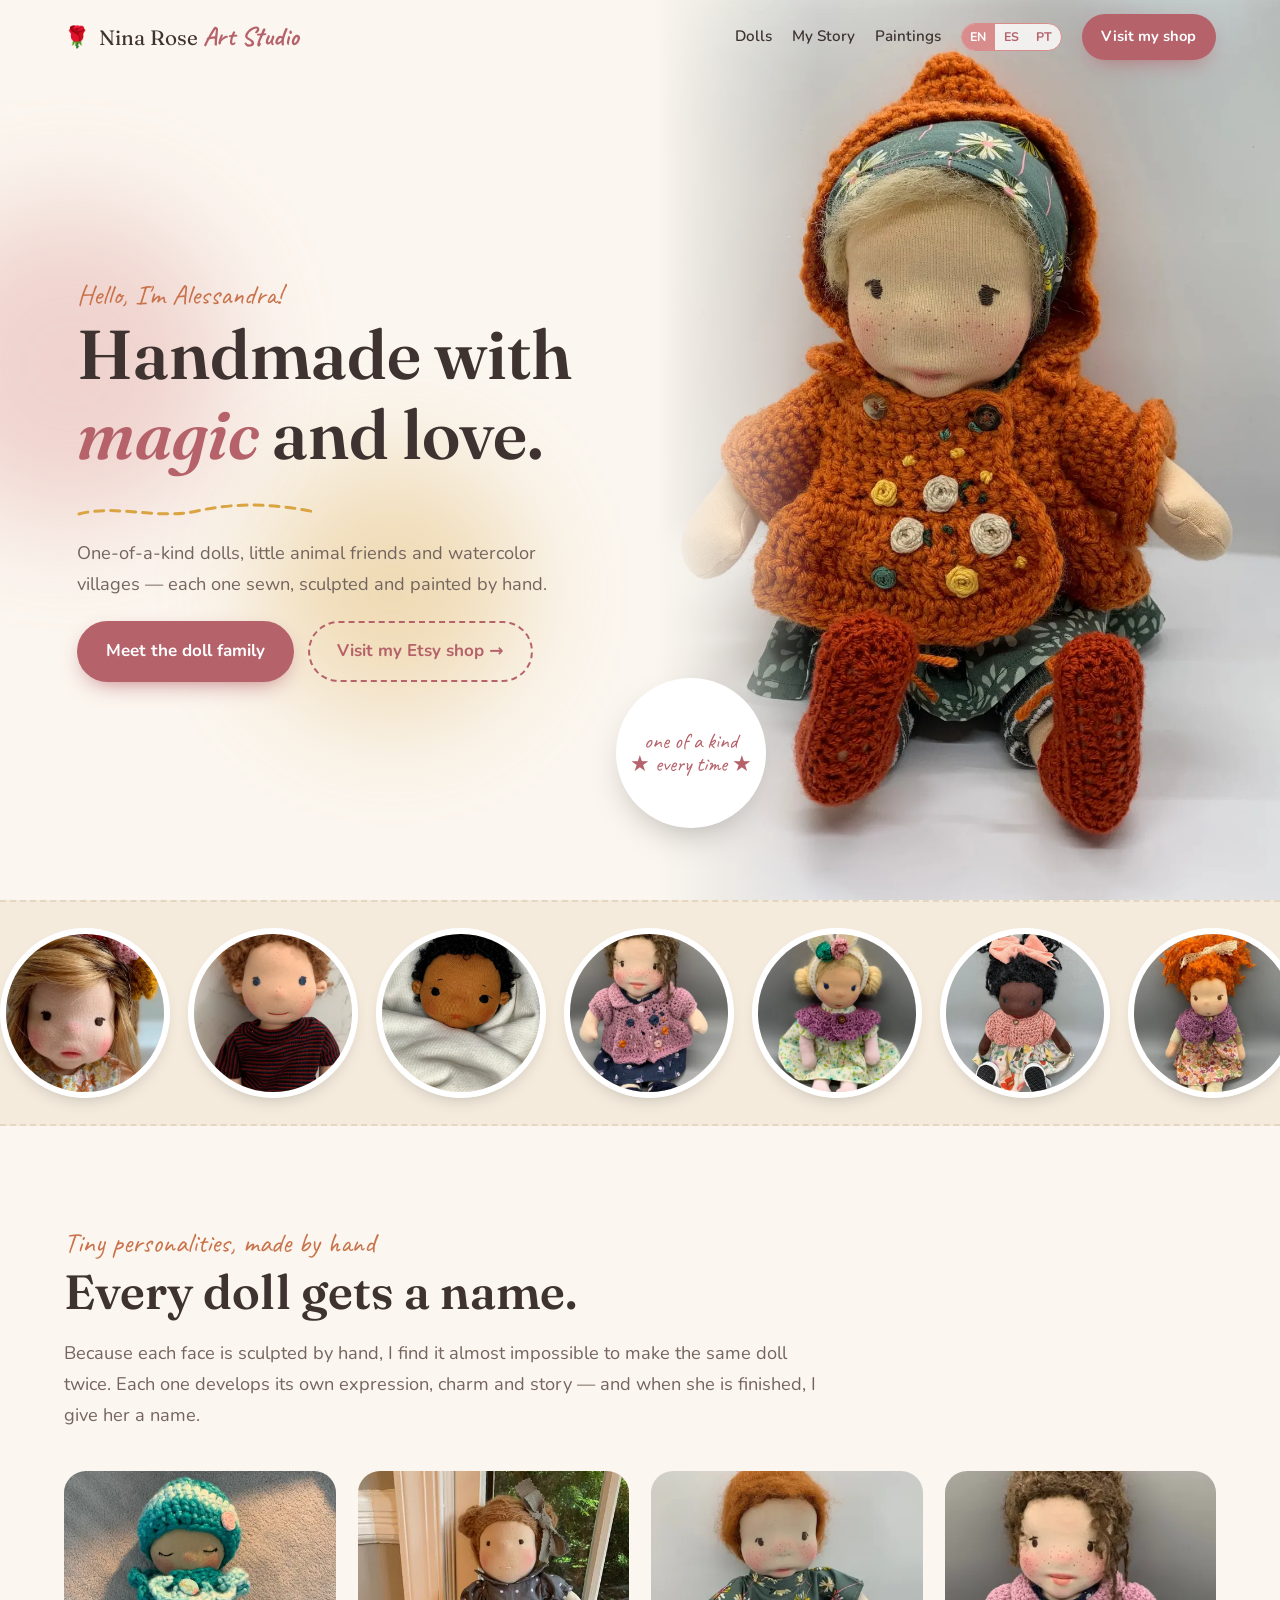
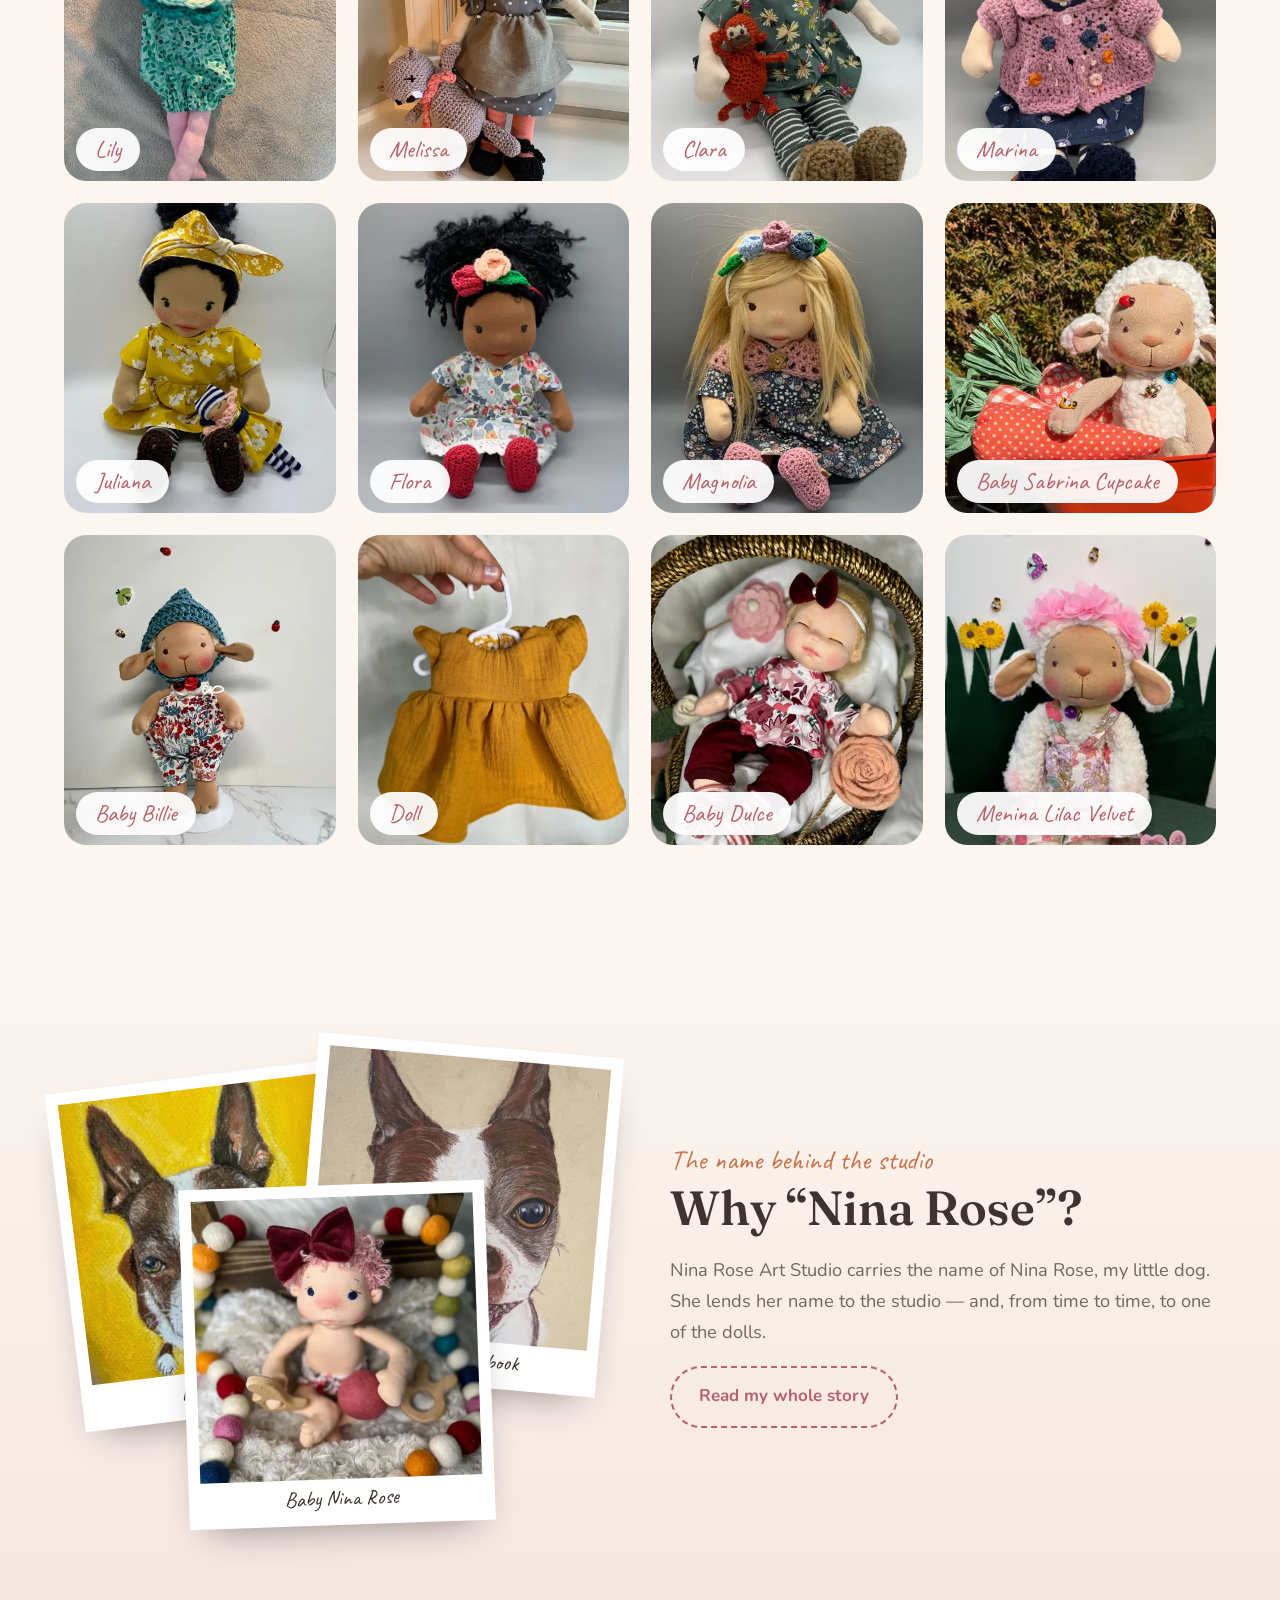
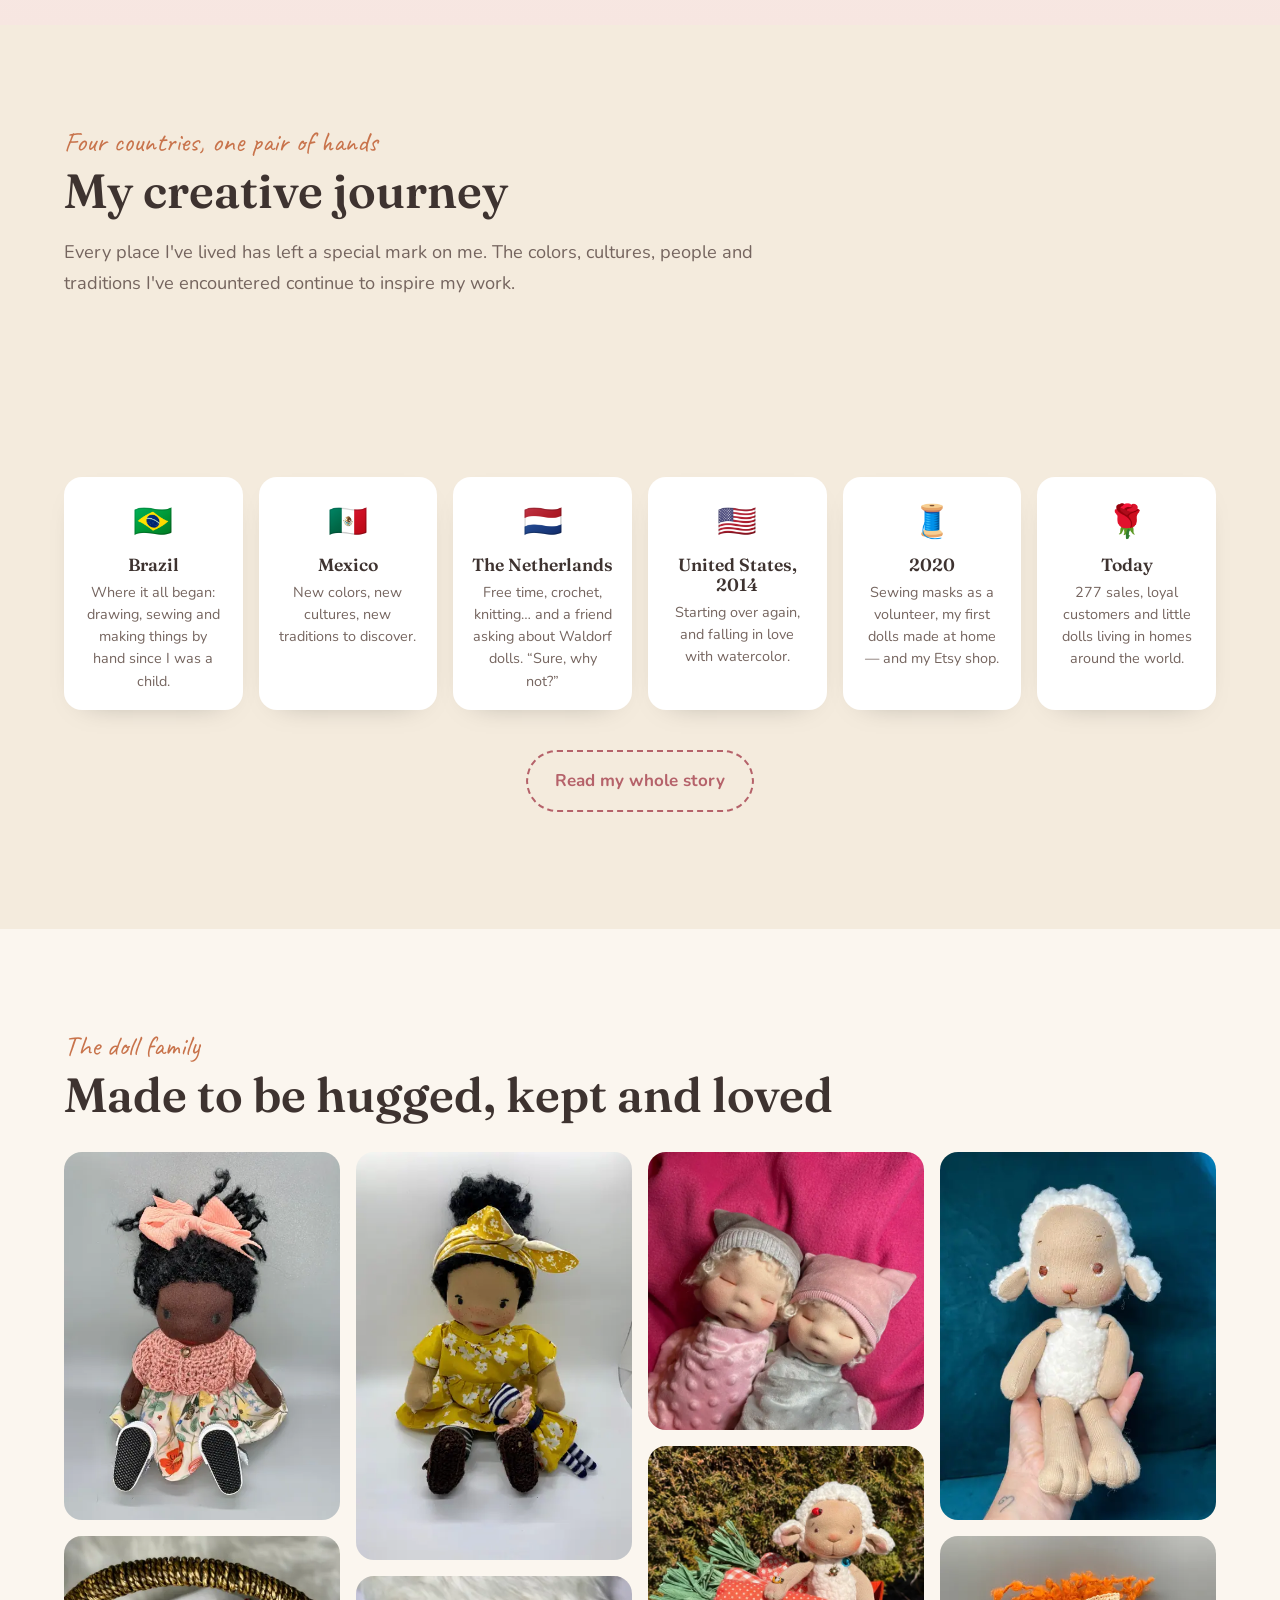
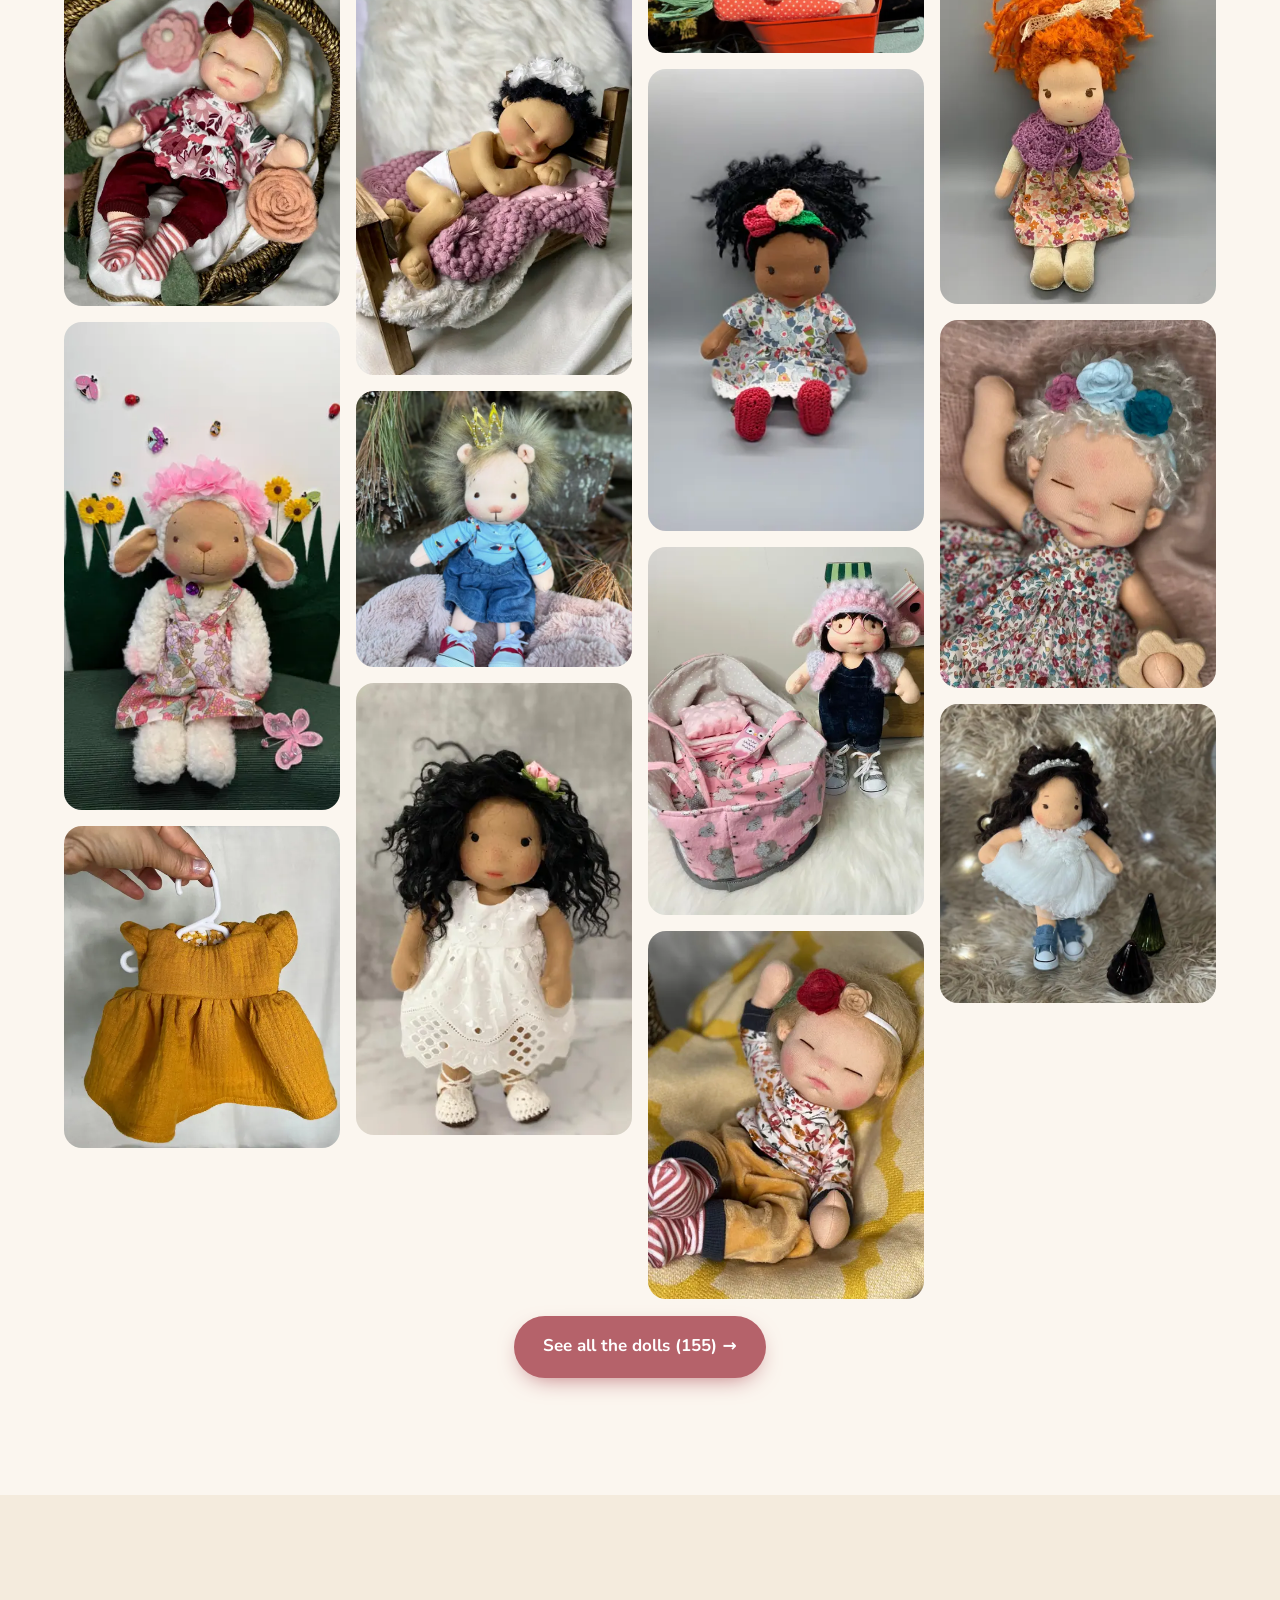
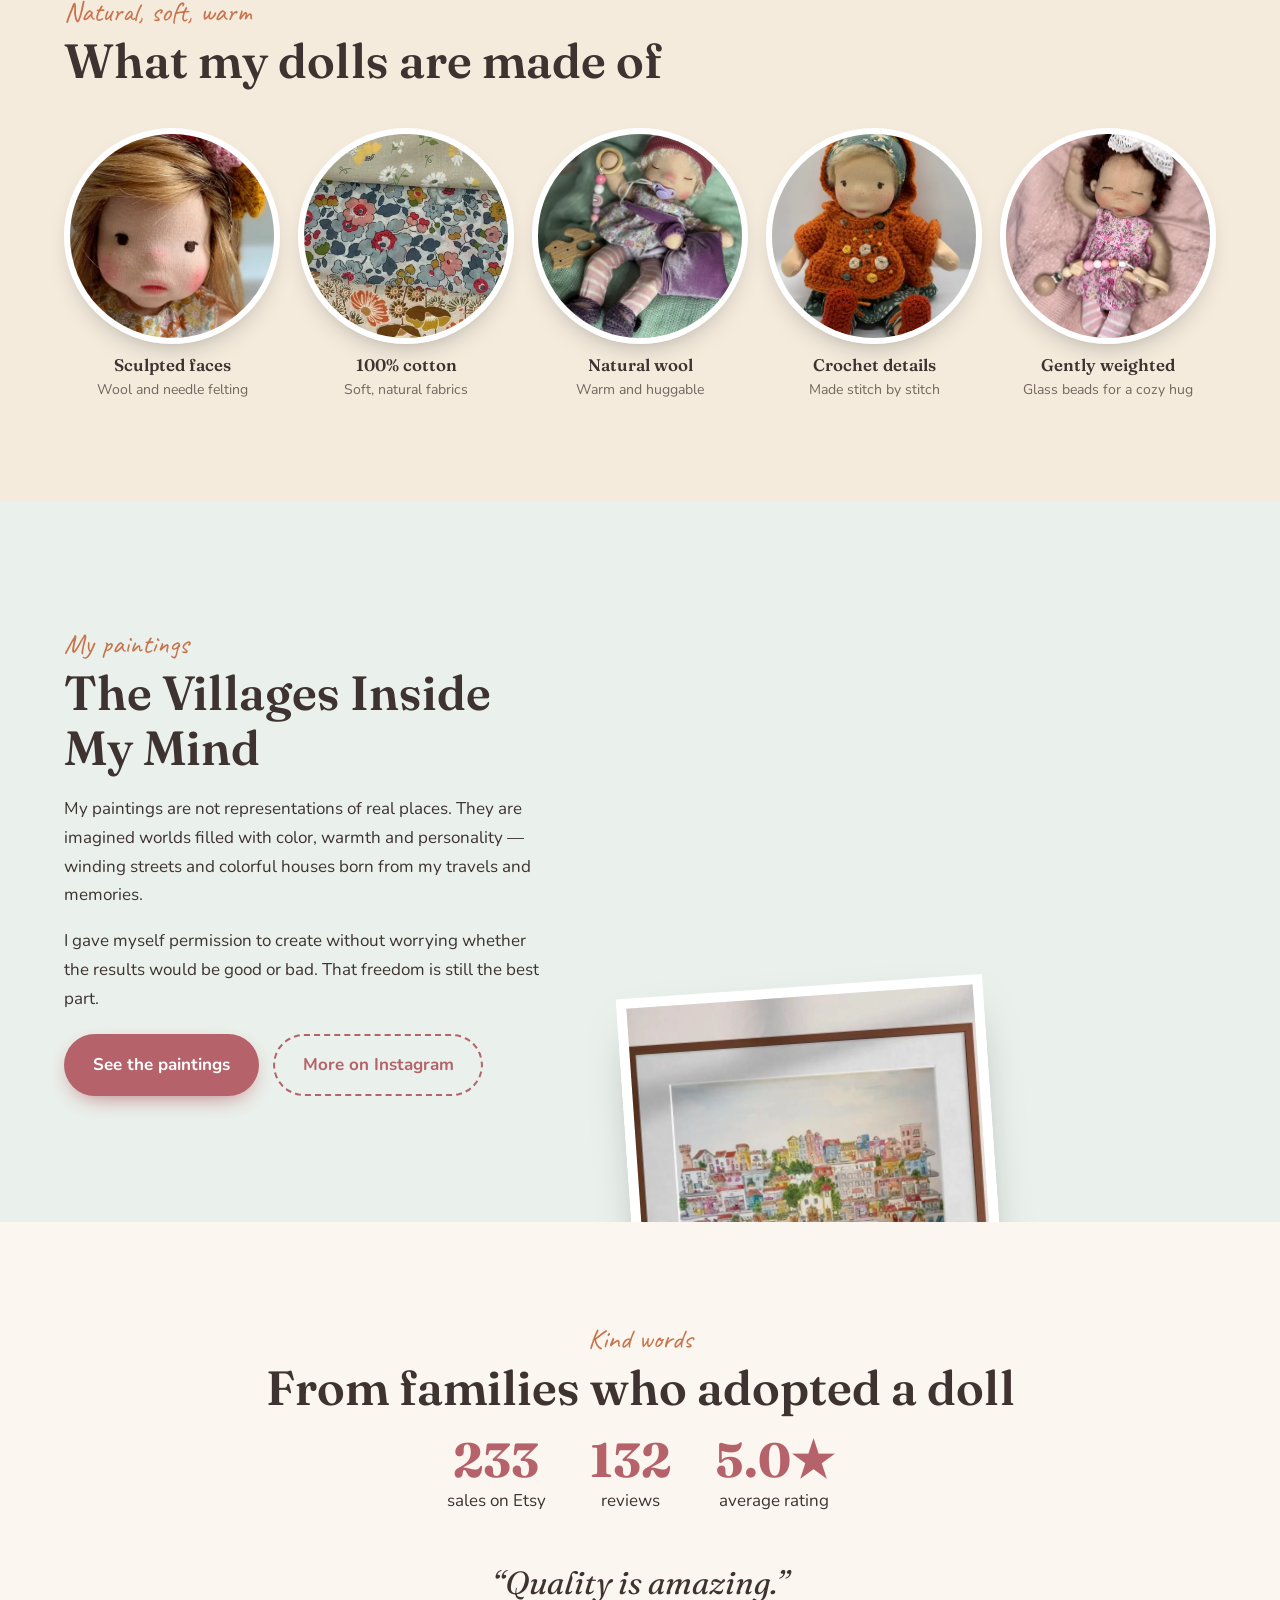
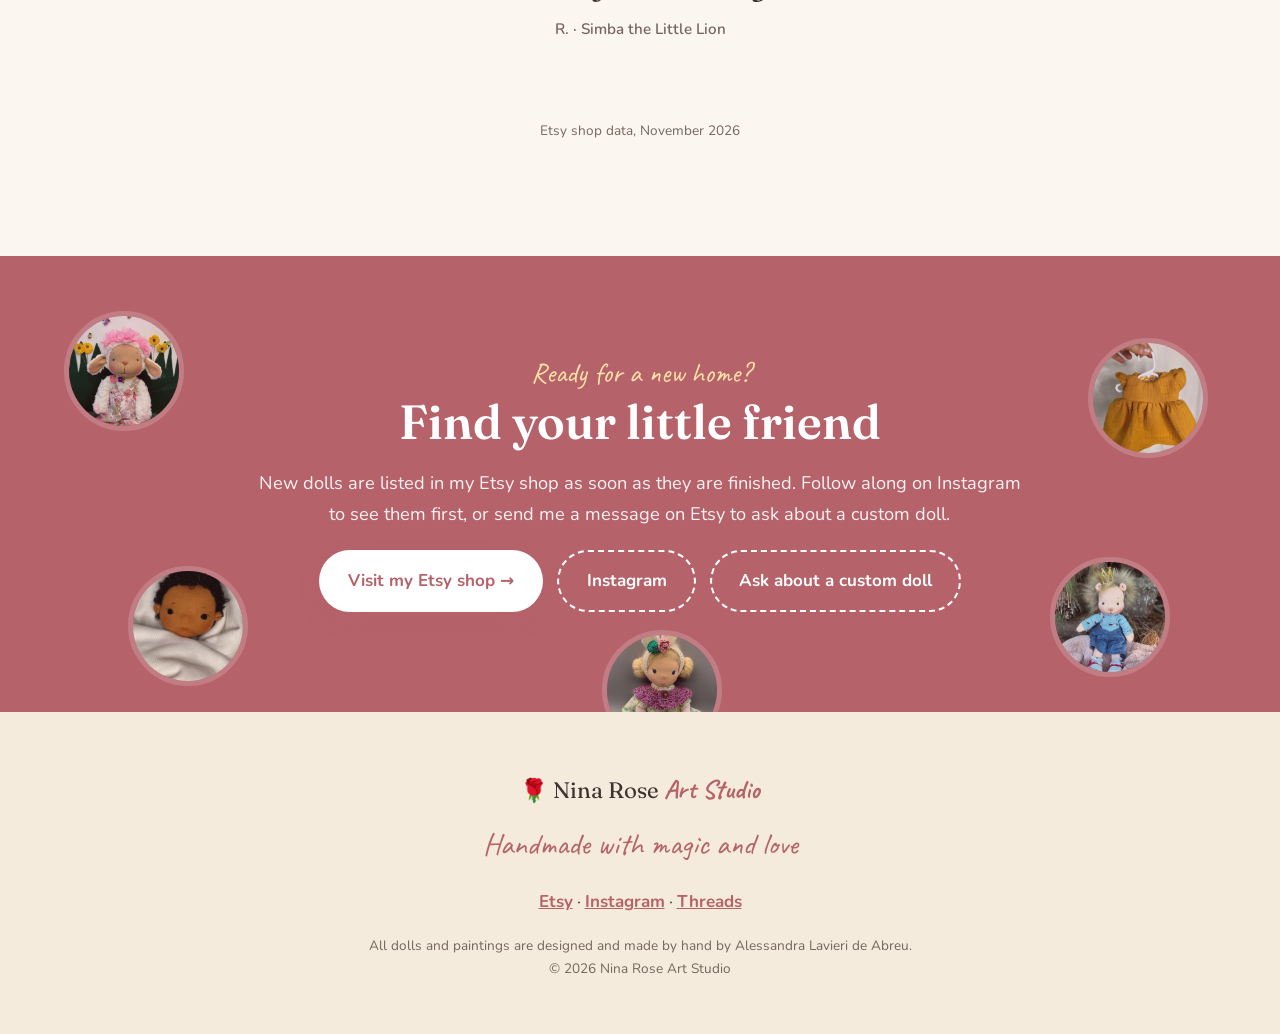
==== index.html @ 8e4f89c8 "Site Nina Rose Art Studio: EN/ES/PT, 155 fotos, galeria, história e pinturas Co-Authored-By: Claude " ====
<!DOCTYPE html>
<html lang="en-US">
<head>
<meta charset="utf-8">
<meta name="viewport" content="width=device-width, initial-scale=1">
<title>Nina Rose Art Studio · Handmade dolls with magic and love</title>
<meta name="description" content="One-of-a-kind Waldorf-inspired dolls, little animal friends and watercolor villages, handmade by Alessandra Lavieri.">
<link rel="canonical" href="https://ninaroseartstudio.com/">
<link rel="alternate" hreflang="en-US" href="https://ninaroseartstudio.com/">
<link rel="alternate" hreflang="es" href="https://ninaroseartstudio.com/es/">
<link rel="alternate" hreflang="pt-BR" href="https://ninaroseartstudio.com/pt/">
<link rel="alternate" hreflang="x-default" href="https://ninaroseartstudio.com/">
<meta property="og:type" content="website"><meta property="og:site_name" content="Nina Rose Art Studio">
<meta property="og:title" content="Nina Rose Art Studio · Handmade dolls with magic and love"><meta property="og:description" content="One-of-a-kind Waldorf-inspired dolls, little animal friends and watercolor villages, handmade by Alessandra Lavieri.">
<meta property="og:url" content="https://ninaroseartstudio.com/"><meta property="og:image" content="https://ninaroseartstudio.com/img/og.jpg">
<meta name="twitter:card" content="summary_large_image">
<meta name="theme-color" content="#B5626A">
<link rel="icon" href="/favicon.svg" type="image/svg+xml">
<link rel="preconnect" href="https://fonts.googleapis.com"><link rel="preconnect" href="https://fonts.gstatic.com" crossorigin>
<link href="https://fonts.googleapis.com/css2?family=Fraunces:ital,opsz,wght@0,9..144,400;0,9..144,600;1,9..144,400&family=Nunito:wght@400;600;700&family=Caveat:wght@500;700&display=swap" rel="stylesheet">
<link rel="stylesheet" href="/assets/site.css?v=2">
<script type="application/ld+json">{"@context": "https://schema.org", "@type": "Organization", "name": "Nina Rose Art Studio", "url": "https://ninaroseartstudio.com/", "founder": {"@type": "Person", "name": "Alessandra Lavieri de Abreu"}, "sameAs": ["https://www.etsy.com/shop/NinaRoseArts", "https://www.instagram.com/ninarose_artstudio/", "https://www.threads.com/@ninarose_artstudio"], "description": "One-of-a-kind Waldorf-inspired dolls, little animal friends and watercolor villages, handmade by Alessandra Lavieri."}</script>
</head>
<body class="p-home">
<nav id="nav" class=""><div class="wrap">
<a class="logo" href="/"><span class="rose">🌹</span><span>Nina Rose <b>Art Studio</b></span></a>
<button class="burger" aria-label="Menu" onclick="document.body.classList.toggle('menu-open')"><i></i><i></i><i></i></button>
<div class="menu"><a href="/dolls/">Dolls</a><a href="/story/">My Story</a><a href="/paintings/">Paintings</a><div class="lang"><a href="/" hreflang="en-US" class="on">EN</a><a href="/es/" hreflang="es" class="">ES</a><a href="/pt/" hreflang="pt-BR" class="">PT</a></div>
<a class="btn primary sm" href="https://www.etsy.com/shop/NinaRoseArts" target="_blank" rel="noopener">Visit my shop</a></div>
</div></nav>
<header id="hero"><div class="hero-text">
<div class="blob b1"></div><div class="blob b2"></div>
<div class="ht"><span class="kicker">Hello, I'm Alessandra!</span><h1>Handmade with <em>magic</em> and love.</h1>
<svg class="stitch" viewBox="0 0 240 18" aria-hidden="true"><path d="M2 12 C 40 2, 80 18, 120 9 S 200 2, 238 10"/></svg>
<p class="lead">One-of-a-kind dolls, little animal friends and watercolor villages — each one sewn, sculpted and painted by hand.</p>
<div class="ctas"><a class="btn primary" href="/dolls/">Meet the doll family</a><a class="btn ghost" href="https://www.etsy.com/shop/NinaRoseArts" target="_blank" rel="noopener">Visit my Etsy shop →</a></div></div></div>
<div class="slides" id="slides"><img src="/img/g/005.webp" alt="" class=on fetchpriority=high><img src="/img/g/023.webp" alt="" loading=lazy><img src="/img/g/036.webp" alt="" loading=lazy><img src="/img/g/018.webp" alt="" loading=lazy><img src="/img/g/008.webp" alt="" loading=lazy><img src="/img/g/049.webp" alt="" loading=lazy><img src="/img/g/060.webp" alt="" loading=lazy><img src="/img/g/031.webp" alt="" loading=lazy><div class="badge">one of a kind<br>★ every time ★</div></div></header>
<div class="marquee" aria-hidden="true"><div class="track"><img src="/img/g/042-s.webp" alt="" loading="lazy"><img src="/img/g/047-s.webp" alt="" loading="lazy"><img src="/img/g/059-s.webp" alt="" loading="lazy"><img src="/img/g/012-s.webp" alt="" loading="lazy"><img src="/img/g/026-s.webp" alt="" loading="lazy"><img src="/img/g/028-s.webp" alt="" loading="lazy"><img src="/img/g/031-s.webp" alt="" loading="lazy"><img src="/img/g/040-s.webp" alt="" loading="lazy"><img src="/img/g/055-s.webp" alt="" loading="lazy"><img src="/img/g/096-s.webp" alt="" loading="lazy"><img src="/img/g/094-s.webp" alt="" loading="lazy"><img src="/img/g/121-s.webp" alt="" loading="lazy"><img src="/img/g/060-s.webp" alt="" loading="lazy"><img src="/img/g/019-s.webp" alt="" loading="lazy"><img src="/img/g/113-s.webp" alt="" loading="lazy"><img src="/img/g/035-s.webp" alt="" loading="lazy"><img src="/img/g/062-s.webp" alt="" loading="lazy"><img src="/img/g/075-s.webp" alt="" loading="lazy"><img src="/img/g/134-s.webp" alt="" loading="lazy"><img src="/img/g/042-s.webp" alt="" loading="lazy"><img src="/img/g/047-s.webp" alt="" loading="lazy"><img src="/img/g/059-s.webp" alt="" loading="lazy"><img src="/img/g/012-s.webp" alt="" loading="lazy"><img src="/img/g/026-s.webp" alt="" loading="lazy"><img src="/img/g/028-s.webp" alt="" loading="lazy"><img src="/img/g/031-s.webp" alt="" loading="lazy"><img src="/img/g/040-s.webp" alt="" loading="lazy"><img src="/img/g/055-s.webp" alt="" loading="lazy"><img src="/img/g/096-s.webp" alt="" loading="lazy"><img src="/img/g/094-s.webp" alt="" loading="lazy"><img src="/img/g/121-s.webp" alt="" loading="lazy"><img src="/img/g/060-s.webp" alt="" loading="lazy"><img src="/img/g/019-s.webp" alt="" loading="lazy"><img src="/img/g/113-s.webp" alt="" loading="lazy"><img src="/img/g/035-s.webp" alt="" loading="lazy"><img src="/img/g/062-s.webp" alt="" loading="lazy"><img src="/img/g/075-s.webp" alt="" loading="lazy"><img src="/img/g/134-s.webp" alt="" loading="lazy"></div></div>
<section id="names"><div class="wrap"><span class="kicker rv">Tiny personalities, made by hand</span><h2 class="rv">Every doll gets a name.</h2>
<p class="rv lead">Because each face is sculpted by hand, I find it almost impossible to make the same doll twice. Each one develops its own expression, charm and story — and when she is finished, I give her a name.</p><div class="names-grid"><div class="card rv" style="transition-delay:0.00s" tabindex="0"><div class="in"><div class="f"><img loading="lazy" src="/img/g/001-s.webp" alt="Lily"><span>Lily</span></div><div class="b"><h3>Lily</h3><p>Doll</p><small>one of a kind ♥</small></div></div></div><div class="card rv" style="transition-delay:0.08s" tabindex="0"><div class="in"><div class="f"><img loading="lazy" src="/img/g/003-s.webp" alt="Melissa"><span>Melissa</span></div><div class="b"><h3>Melissa</h3><p>Doll</p><small>one of a kind ♥</small></div></div></div><div class="card rv" style="transition-delay:0.16s" tabindex="0"><div class="in"><div class="f"><img loading="lazy" src="/img/g/007-s.webp" alt="Clara"><span>Clara</span></div><div class="b"><h3>Clara</h3><p>Doll</p><small>one of a kind ♥</small></div></div></div><div class="card rv" style="transition-delay:0.24s" tabindex="0"><div class="in"><div class="f"><img loading="lazy" src="/img/g/012-s.webp" alt="Marina"><span>Marina</span></div><div class="b"><h3>Marina</h3><p>Doll</p><small>one of a kind ♥</small></div></div></div><div class="card rv" style="transition-delay:0.00s" tabindex="0"><div class="in"><div class="f"><img loading="lazy" src="/img/g/013-s.webp" alt="Juliana"><span>Juliana</span></div><div class="b"><h3>Juliana</h3><p>Doll</p><small>one of a kind ♥</small></div></div></div><div class="card rv" style="transition-delay:0.08s" tabindex="0"><div class="in"><div class="f"><img loading="lazy" src="/img/g/019-s.webp" alt="Flora"><span>Flora</span></div><div class="b"><h3>Flora</h3><p>Doll</p><small>one of a kind ♥</small></div></div></div><div class="card rv" style="transition-delay:0.16s" tabindex="0"><div class="in"><div class="f"><img loading="lazy" src="/img/g/018-s.webp" alt="Magnolia"><span>Magnolia</span></div><div class="b"><h3>Magnolia</h3><p>Doll</p><small>one of a kind ♥</small></div></div></div><div class="card rv" style="transition-delay:0.24s" tabindex="0"><div class="in"><div class="f"><img loading="lazy" src="/img/g/099-s.webp" alt="Baby Sabrina Cupcake"><span>Baby Sabrina Cupcake</span></div><div class="b"><h3>Baby Sabrina Cupcake</h3><p>Baby doll</p><small>one of a kind ♥</small></div></div></div><div class="card rv" style="transition-delay:0.00s" tabindex="0"><div class="in"><div class="f"><img loading="lazy" src="/img/g/095-s.webp" alt="Baby Billie"><span>Baby Billie</span></div><div class="b"><h3>Baby Billie</h3><p>Baby doll</p><small>one of a kind ♥</small></div></div></div><div class="card rv" style="transition-delay:0.08s" tabindex="0"><div class="in"><div class="f"><img loading="lazy" src="/img/g/121-s.webp" alt="Doll"><span>Doll</span></div><div class="b"><h3>Doll</h3><p>Doll</p><small>one of a kind ♥</small></div></div></div><div class="card rv" style="transition-delay:0.16s" tabindex="0"><div class="in"><div class="f"><img loading="lazy" src="/img/g/062-s.webp" alt="Baby Dulce"><span>Baby Dulce</span></div><div class="b"><h3>Baby Dulce</h3><p>Baby doll</p><small>one of a kind ♥</small></div></div></div><div class="card rv" style="transition-delay:0.24s" tabindex="0"><div class="in"><div class="f"><img loading="lazy" src="/img/g/096-s.webp" alt="Menina Lilac Velvet"><span>Menina Lilac Velvet</span></div><div class="b"><h3>Menina Lilac Velvet</h3><p>Doll</p><small>one of a kind ♥</small></div></div></div></div></div></section>
<section id="nina"><div class="wrap nina"><div class="polaroids rv">
<figure><img src="/img/p/ig02.webp" alt="Pastel portrait" loading="lazy"><figcaption>Pastel portrait</figcaption></figure>
<figure><img src="/img/p/ig01.webp" alt="From my sketchbook" loading="lazy"><figcaption>From my sketchbook</figcaption></figure>
<figure><img src="/img/g/088-s.webp" alt="Baby Nina Rose" loading="lazy"><figcaption>Baby Nina Rose</figcaption></figure>
</div><div class="rv"><span class="kicker">The name behind the studio</span><h2>Why “Nina Rose”?</h2><p class="lead">Nina Rose Art Studio carries the name of Nina Rose, my little dog. She lends her name to the studio — and, from time to time, to one of the dolls.</p>
<a class="btn ghost" href="/story/">Read my whole story</a></div></div></section>
<section id="journey"><div class="wrap"><span class="kicker rv">Four countries, one pair of hands</span><h2 class="rv">My creative journey</h2><p class="rv lead">Every place I've lived has left a special mark on me. The colors, cultures, people and traditions I've encountered continue to inspire my work.</p>
<div class="map"><svg viewBox="0 0 1000 120" aria-hidden="true"><path id="jpath" d="M30 80 C 150 10, 250 110, 360 60 S 560 10, 640 70 S 860 110, 970 40"/></svg><div class="stops"><div class="stop rv" style="transition-delay:0.00s"><div class="flag">🇧🇷</div><h3>Brazil</h3><p>Where it all began: drawing, sewing and making things by hand since I was a child.</p></div><div class="stop rv" style="transition-delay:0.08s"><div class="flag">🇲🇽</div><h3>Mexico</h3><p>New colors, new cultures, new traditions to discover.</p></div><div class="stop rv" style="transition-delay:0.16s"><div class="flag">🇳🇱</div><h3>The Netherlands</h3><p>Free time, crochet, knitting… and a friend asking about Waldorf dolls. “Sure, why not?”</p></div><div class="stop rv" style="transition-delay:0.24s"><div class="flag">🇺🇸</div><h3>United States, 2014</h3><p>Starting over again, and falling in love with watercolor.</p></div><div class="stop rv" style="transition-delay:0.32s"><div class="flag">🧵</div><h3>2020</h3><p>Sewing masks as a volunteer, my first dolls made at home — and my Etsy shop.</p></div><div class="stop rv" style="transition-delay:0.40s"><div class="flag">🌹</div><h3>Today</h3><p>277 sales, loyal customers and little dolls living in homes around the world.</p></div></div></div>
<p class="center"><a class="btn ghost" href="/story/">Read my whole story</a></p></div></section>
<section id="gallery"><div class="wrap"><span class="kicker rv">The doll family</span><h2 class="rv">Made to be hugged, kept and loved</h2>
<div class="masonry"><figure class="rv" data-k="doll"><a href="/img/g/028.webp" data-lb data-cap="Abigail"><img loading="lazy" decoding="async" src="/img/g/028-s.webp" width="480" height="640" alt="Abigail — Nina Rose Art Studio"></a><figcaption>Abigail</figcaption></figure><figure class="rv" data-k="baby"><a href="/img/g/062.webp" data-lb data-cap="Baby Dulce"><img loading="lazy" decoding="async" src="/img/g/062-s.webp" width="477" height="640" alt="Baby Dulce — Nina Rose Art Studio"></a><figcaption>Baby Dulce</figcaption></figure><figure class="rv" data-k="doll"><a href="/img/g/096.webp" data-lb data-cap="Menina Lilac Velvet"><img loading="lazy" decoding="async" src="/img/g/096-s.webp" width="362" height="640" alt="Menina Lilac Velvet — Nina Rose Art Studio"></a><figcaption>Menina Lilac Velvet</figcaption></figure><figure class="rv" data-k="doll"><a href="/img/g/121.webp" data-lb data-cap="Doll"><img loading="lazy" decoding="async" src="/img/g/121-s.webp" width="549" height="640" alt="Doll — Nina Rose Art Studio"></a><figcaption>Doll</figcaption></figure><figure class="rv" data-k="doll"><a href="/img/g/013.webp" data-lb data-cap="Juliana"><img loading="lazy" decoding="async" src="/img/g/013-s.webp" width="433" height="640" alt="Juliana — Nina Rose Art Studio"></a><figcaption>Juliana</figcaption></figure><figure class="rv" data-k="baby"><a href="/img/g/075.webp" data-lb data-cap="Baby Ana"><img loading="lazy" decoding="async" src="/img/g/075-s.webp" width="442" height="640" alt="Baby Ana — Nina Rose Art Studio"></a><figcaption>Baby Ana</figcaption></figure><figure class="rv" data-k="baby"><a href="/img/g/094.webp" data-lb data-cap="Baby Isabel"><img loading="lazy" decoding="async" src="/img/g/094-s.webp" width="640" height="640" alt="Baby Isabel — Nina Rose Art Studio"></a><figcaption>Baby Isabel</figcaption></figure><figure class="rv" data-k="doll"><a href="/img/g/040.webp" data-lb data-cap="Luna"><img loading="lazy" decoding="async" src="/img/g/040-s.webp" width="391" height="640" alt="Luna — Nina Rose Art Studio"></a><figcaption>Luna</figcaption></figure><figure class="rv" data-k="doll"><a href="/img/g/118.webp" data-lb data-cap="Doll"><img loading="lazy" decoding="async" src="/img/g/118-s.webp" width="636" height="640" alt="Doll — Nina Rose Art Studio"></a><figcaption>Doll</figcaption></figure><figure class="rv" data-k="baby"><a href="/img/g/099.webp" data-lb data-cap="Baby Sabrina Cupcake"><img loading="lazy" decoding="async" src="/img/g/099-s.webp" width="640" height="480" alt="Baby Sabrina Cupcake — Nina Rose Art Studio"></a><figcaption>Baby Sabrina Cupcake</figcaption></figure><figure class="rv" data-k="doll"><a href="/img/g/019.webp" data-lb data-cap="Flora"><img loading="lazy" decoding="async" src="/img/g/019-s.webp" width="382" height="640" alt="Flora — Nina Rose Art Studio"></a><figcaption>Flora</figcaption></figure><figure class="rv" data-k="doll"><a href="/img/g/134.webp" data-lb data-cap="Juju"><img loading="lazy" decoding="async" src="/img/g/134-s.webp" width="480" height="640" alt="Juju — Nina Rose Art Studio"></a><figcaption>Juju</figcaption></figure><figure class="rv" data-k="baby"><a href="/img/g/058.webp" data-lb data-cap="Baby Alix"><img loading="lazy" decoding="async" src="/img/g/058-s.webp" width="480" height="640" alt="Baby Alix — Nina Rose Art Studio"></a><figcaption>Baby Alix</figcaption></figure><figure class="rv" data-k="doll"><a href="/img/g/113.webp" data-lb data-cap="Doll"><img loading="lazy" decoding="async" src="/img/g/113-s.webp" width="480" height="640" alt="Doll — Nina Rose Art Studio"></a><figcaption>Doll</figcaption></figure><figure class="rv" data-k="doll"><a href="/img/g/031.webp" data-lb data-cap="Menina"><img loading="lazy" decoding="async" src="/img/g/031-s.webp" width="480" height="640" alt="Menina — Nina Rose Art Studio"></a><figcaption>Menina</figcaption></figure><figure class="rv" data-k="baby"><a href="/img/g/066.webp" data-lb data-cap="Baby Bianca"><img loading="lazy" decoding="async" src="/img/g/066-s.webp" width="480" height="640" alt="Baby Bianca — Nina Rose Art Studio"></a><figcaption>Baby Bianca</figcaption></figure><figure class="rv" data-k="doll"><a href="/img/g/055.webp" data-lb data-cap="Natalia"><img loading="lazy" decoding="async" src="/img/g/055-s.webp" width="591" height="640" alt="Natalia — Nina Rose Art Studio"></a><figcaption>Natalia</figcaption></figure></div>
<p class="center"><a class="btn primary" href="/dolls/">See all the dolls (155) →</a></p></div></section>
<section id="materials"><div class="wrap"><span class="kicker rv">Natural, soft, warm</span><h2 class="rv">What my dolls are made of</h2><div class="mats"><div class="mat rv" style="transition-delay:0.0s"><div class="ring"><img loading="lazy" src="/img/g/042-s.webp" alt=""></div><h3>Sculpted faces</h3><p>Wool and needle felting</p></div><div class="mat rv" style="transition-delay:0.1s"><div class="ring"><img loading="lazy" src="/img/g/046-s.webp" alt=""></div><h3>100% cotton</h3><p>Soft, natural fabrics</p></div><div class="mat rv" style="transition-delay:0.2s"><div class="ring"><img loading="lazy" src="/img/g/117-s.webp" alt=""></div><h3>Natural wool</h3><p>Warm and huggable</p></div><div class="mat rv" style="transition-delay:0.3s"><div class="ring"><img loading="lazy" src="/img/g/005-s.webp" alt=""></div><h3>Crochet details</h3><p>Made stitch by stitch</p></div><div class="mat rv" style="transition-delay:0.4s"><div class="ring"><img loading="lazy" src="/img/g/064-s.webp" alt=""></div><h3>Gently weighted</h3><p>Glass beads for a cozy hug</p></div></div></div></section>
<section id="villages"><div class="wrap vill"><div class="rv"><span class="kicker">My paintings</span><h2>The Villages Inside My Mind</h2><p>My paintings are not representations of real places. They are imagined worlds filled with color, warmth and personality — winding streets and colorful houses born from my travels and memories.</p><p>I gave myself permission to create without worrying whether the results would be good or bad. That freedom is still the best part.</p>
<div class="ctas"><a class="btn primary" href="/paintings/">See the paintings</a><a class="btn ghost" href="https://www.instagram.com/ninarose_artstudio/" target="_blank" rel="noopener">More on Instagram</a></div></div>
<div class="paint-stack" id="pstack"><img src="/img/p/ig12.webp" alt="" loading="lazy"><img src="/img/p/ig11.webp" alt="" loading="lazy"><img src="/img/p/ig08.webp" alt="" loading="lazy"></div></div></section>
<section id="reviews"><div class="wrap center"><span class="kicker rv">Kind words</span><h2 class="rv">From families who adopted a doll</h2>
<div class="stats rv"><div><b data-count="277">277</b><span>sales on Etsy</span></div><div><b data-count="157">157</b><span>reviews</span></div><div><b>5.0★</b><span>average rating</span></div></div>
<div class="quotes" id="quotes"><blockquote class="on">“Quality is amazing.”<cite>R. · Simba the Little Lion</cite></blockquote><blockquote class="">“Her pictures don't do her justice.”<cite>R. · MeNina Pink Velvet</cite></blockquote><blockquote class="">“Lovingly well-made.”<cite>C. · Fluffy the Sheep</cite></blockquote><blockquote class="">“Impeccably made.”<cite>J. · Mini Lamb</cite></blockquote><blockquote class="">“Made with love and care.”<cite>T. · Custom order</cite></blockquote></div><p class="small">Etsy shop data, November 2026</p></div></section>
<section id="adopt"><div class="floaters"><img src="/img/g/096-s.webp" alt="" style="left:5%;top:12%;animation-delay:0.0s" loading="lazy"><img src="/img/g/121-s.webp" alt="" style="left:85%;top:18%;animation-delay:-1.3s" loading="lazy"><img src="/img/g/059-s.webp" alt="" style="left:10%;top:68%;animation-delay:-2.6s" loading="lazy"><img src="/img/g/094-s.webp" alt="" style="left:82%;top:66%;animation-delay:-3.9000000000000004s" loading="lazy"><img src="/img/g/026-s.webp" alt="" style="left:47%;top:82%;animation-delay:-5.2s" loading="lazy"></div><div class="wrap">
<span class="kicker rv">Ready for a new home?</span><h2 class="rv">Find your little friend</h2>
<p class="rv lead">New dolls are listed in my Etsy shop as soon as they are finished. Follow along on Instagram to see them first, or send me a message on Etsy to ask about a custom doll.</p>
<div class="ctas rv center"><a class="btn primary" href="https://www.etsy.com/shop/NinaRoseArts" target="_blank" rel="noopener">Visit my Etsy shop →</a>
<a class="btn ghost" href="https://www.instagram.com/ninarose_artstudio/" target="_blank" rel="noopener">Instagram</a>
<a class="btn ghost" href="https://www.etsy.com/shop/NinaRoseArts" target="_blank" rel="noopener">Ask about a custom doll</a></div></div></section>
<footer><div class="wrap">
<div class="f-logo">🌹 Nina Rose <b>Art Studio</b></div>
<p class="hand big">Handmade with magic and love</p>
<p class="f-links"><a href="https://www.etsy.com/shop/NinaRoseArts" target="_blank" rel="noopener">Etsy</a> · <a href="https://www.instagram.com/ninarose_artstudio/" target="_blank" rel="noopener">Instagram</a> · <a href="https://www.threads.com/@ninarose_artstudio" target="_blank" rel="noopener">Threads</a></p>
<p class="small">All dolls and paintings are designed and made by hand by Alessandra Lavieri de Abreu.<br>© 2026 Nina Rose Art Studio</p>
</div></footer>
<div id="lb" role="dialog" aria-modal="true"><button class="lb-x" aria-label="Close">×</button><button class="lb-p" aria-label="Previous">‹</button><figure><img alt=""><figcaption></figcaption></figure><button class="lb-n" aria-label="Next">›</button></div>
<script src="/assets/site.js?v=2" defer></script>
</body></html>
---- assets/site.css ----
:root{--cream:#FBF6EF;--paper:#F4EBDD;--rose:#D98C8C;--rose-d:#B5626A;--mustard:#D9A441;--sage:#9DB49A;--teal:#5E9C9A;--terra:#C8734B;--ink:#3E3330;--soft:#75655F;--r:22px}
*{box-sizing:border-box}html{scroll-behavior:smooth}
body{margin:0;background:var(--cream);color:var(--ink);font:400 17px/1.7 Nunito,system-ui,sans-serif;overflow-x:hidden}
h1,h2,h3{font-family:Fraunces,Georgia,serif;font-weight:600;line-height:1.15;margin:0 0 .4em}
h1{font-size:clamp(2.5rem,5.4vw,4.4rem)}h2{font-size:clamp(2rem,4vw,3rem)}
h1 em{font-style:italic;color:var(--rose-d)}
a{color:inherit}img{max-width:100%}
.wrap{max-width:1200px;margin:0 auto;padding:0 24px}
section{position:relative;padding:100px 0}section.tight{padding:20px 0 90px}
.center{text-align:center}.small{font-size:.85rem;color:var(--soft)}
.lead{font-size:1.14rem;color:var(--soft);max-width:42em}.center .lead,.lead.center{margin-left:auto;margin-right:auto}
.kicker{font-family:Caveat,cursive;font-size:1.75rem;color:var(--terra);display:block;margin-bottom:.15em;line-height:1.2}
.hand{font-family:Caveat,cursive;color:var(--rose-d)}.hand.big{font-size:1.9rem;margin:.2em 0}
.btn{display:inline-flex;align-items:center;gap:.5em;padding:.85em 1.6em;border-radius:999px;font-weight:700;text-decoration:none;transition:transform .25s,box-shadow .25s,background .25s;border:2px solid transparent}
.btn.sm{padding:.55em 1.2em;font-size:.92rem}
.btn.primary{background:var(--rose-d);color:#fff;box-shadow:0 8px 24px -10px var(--rose-d)}
.btn.ghost{border:2px dashed var(--rose-d);color:var(--rose-d)}
.btn:hover{transform:translateY(-3px) rotate(-1deg)}
.ctas{display:flex;gap:14px;flex-wrap:wrap;margin-top:1.2em}.ctas.center{justify-content:center}
/* nav */
nav{position:fixed;inset:0 0 auto;z-index:50;transition:background .3s,box-shadow .3s}
nav.solid{background:rgba(251,246,239,.94);backdrop-filter:blur(8px);box-shadow:0 2px 20px -12px #0003}
nav .wrap{display:flex;align-items:center;justify-content:space-between;height:74px}
.logo{font-family:Fraunces,serif;font-size:1.3rem;text-decoration:none;display:flex;align-items:center;gap:.45em;white-space:nowrap}
.logo b,.f-logo b{font-family:Caveat,cursive;font-size:1.65rem;color:var(--rose-d);font-weight:700}
.rose{display:inline-block;animation:sway 4s ease-in-out infinite alternate}@keyframes sway{to{transform:rotate(14deg)}}
.menu{display:flex;gap:1.3em;align-items:center;font-weight:600;font-size:.95rem}
.menu>a:not(.btn){text-decoration:none;position:relative}
.menu>a:not(.btn)::after{content:"";position:absolute;left:0;right:100%;bottom:-4px;border-bottom:2px dashed var(--rose);transition:right .3s}
.menu>a:not(.btn):hover::after,.menu>a[aria-current]::after{right:0}
.lang{display:flex;border:1.5px solid var(--rose);border-radius:999px;overflow:hidden;background:#fffc}
.lang a{font:700 .78rem Nunito;padding:.35em .7em;color:var(--rose-d);text-decoration:none}
.lang a.on{background:var(--rose);color:#fff}
.burger{display:none;background:none;border:0;cursor:pointer;padding:8px}.burger i{display:block;width:24px;height:2.5px;background:var(--rose-d);margin:5px 0;border-radius:2px;transition:.3s}
@media(max-width:960px){.burger{display:block}.menu{position:fixed;inset:74px 0 auto;background:var(--cream);flex-direction:column;padding:24px;gap:1em;box-shadow:0 20px 30px -20px #0004;transform:translateY(-130%);transition:transform .4s;z-index:-1}
body.menu-open .menu{transform:none}body.menu-open .burger i:nth-child(1){transform:translateY(7.5px) rotate(45deg)}body.menu-open .burger i:nth-child(2){opacity:0}body.menu-open .burger i:nth-child(3){transform:translateY(-7.5px) rotate(-45deg)}nav{background:rgba(251,246,239,.94)}}
/* hero */
#hero{min-height:100vh;display:grid;grid-template-columns:1.05fr 1fr;align-items:center;overflow:hidden;position:relative}
.hero-text{padding:120px 5vw 60px 6vw;position:relative;z-index:2}.ht{position:relative}
.stitch{display:block;width:240px;height:18px;margin:.2em 0 1em}
.stitch path{stroke:var(--mustard);stroke-width:3;fill:none;stroke-dasharray:9 7;stroke-linecap:round;animation:sew 3s ease forwards}
@keyframes sew{from{stroke-dashoffset:300}to{stroke-dashoffset:0}}
.slides{position:relative;height:100vh}
.slides img{position:absolute;inset:0;width:100%;height:100%;object-fit:cover;opacity:0;transform:scale(1.12);transition:opacity 1.6s ease,transform 7s ease}
.slides img.on{opacity:1;transform:scale(1)}
.slides::before{content:"";position:absolute;inset:0;z-index:1;background:linear-gradient(90deg,var(--cream) 0,transparent 26%);pointer-events:none}
.badge{position:absolute;z-index:2;bottom:8%;left:-40px;background:#fff;border-radius:50%;width:150px;height:150px;display:grid;place-items:center;text-align:center;font-family:Caveat;font-size:1.35rem;line-height:1.05;color:var(--rose-d);box-shadow:0 14px 40px -18px #0006;animation:spin 18s linear infinite}
@keyframes spin{to{transform:rotate(360deg)}}
@media(max-width:900px){#hero{grid-template-columns:1fr;min-height:auto}.slides{height:62vh;order:-1}.slides::before{background:linear-gradient(0deg,var(--cream) 0,transparent 30%)}.hero-text{padding:10px 24px 60px}.badge{left:auto;right:18px;bottom:-30px;width:118px;height:118px;font-size:1.1rem}}
.blob{position:absolute;border-radius:50%;filter:blur(55px);opacity:.33;animation:float 14s ease-in-out infinite alternate;pointer-events:none}
.b1{width:320px;height:320px;background:var(--rose);top:8%;left:-90px}.b2{width:260px;height:260px;background:var(--mustard);bottom:4%;left:40%;animation-delay:-5s}
@keyframes float{to{transform:translate(40px,-30px) scale(1.15)}}
/* marquee */
.marquee{overflow:hidden;padding:26px 0;background:var(--paper);border-block:2px dashed #e5d6c2}
.track{display:flex;gap:18px;width:max-content;animation:scroll 70s linear infinite}
.marquee:hover .track{animation-play-state:paused}
.track img{height:170px;width:170px;object-fit:cover;border-radius:50%;border:6px solid #fff;box-shadow:0 8px 20px -12px #0005;transition:transform .3s}
.track img:hover{transform:scale(1.08) rotate(-3deg)}
@keyframes scroll{to{transform:translateX(-50%)}}
/* name cards */
.names-grid{display:grid;grid-template-columns:repeat(auto-fill,minmax(220px,1fr));gap:22px;margin-top:40px}
.card{perspective:1000px;height:310px;cursor:pointer;outline:none}
.card .in{position:relative;height:100%;transition:transform .8s cubic-bezier(.3,1.4,.5,1);transform-style:preserve-3d}
.card:hover .in,.card.flip .in,.card:focus .in{transform:rotateY(180deg)}
.card .f,.card .b{position:absolute;inset:0;border-radius:var(--r);backface-visibility:hidden;-webkit-backface-visibility:hidden;overflow:hidden}
.card .f img{width:100%;height:100%;object-fit:cover}
.card .f span{position:absolute;bottom:10px;left:12px;right:12px;background:#fffe;border-radius:999px;padding:.05em .8em;font-family:Caveat;font-size:1.5rem;color:var(--rose-d);white-space:nowrap;overflow:hidden;text-overflow:ellipsis;width:fit-content;max-width:calc(100% - 24px)}
.card .b{transform:rotateY(180deg);background:var(--paper);display:flex;flex-direction:column;justify-content:center;padding:24px;text-align:center;border:2px dashed var(--rose)}
.card .b h3{font-family:Caveat;font-size:2.3rem;color:var(--rose-d);margin:0}
.card .b p{margin:.2em 0;color:var(--soft)}
/* nina */
#nina{background:linear-gradient(180deg,var(--cream),#F7E6E1)}
.nina{display:grid;grid-template-columns:1fr 1fr;gap:60px;align-items:center}
.polaroids{position:relative;height:480px}
.polaroids figure{position:absolute;margin:0;background:#fff;padding:12px 12px 46px;box-shadow:0 18px 40px -20px #0007;width:56%;transition:transform .5s}
.polaroids figure img{width:100%;aspect-ratio:1;object-fit:cover;display:block}
.polaroids figcaption{position:absolute;bottom:8px;left:0;right:0;text-align:center;font-family:Caveat;font-size:1.35rem}
.polaroids figure:nth-child(1){left:0;top:30px;transform:rotate(-7deg)}
.polaroids figure:nth-child(2){right:0;top:0;transform:rotate(5deg)}
.polaroids figure:nth-child(3){left:22%;bottom:0;transform:rotate(-2deg)}
.polaroids figure:hover{transform:rotate(0) scale(1.06);z-index:5}
@media(max-width:900px){.nina{grid-template-columns:1fr}.polaroids{height:400px}}
/* journey */
#journey{background:var(--paper)}
.map{position:relative;margin-top:50px}
.map svg{width:100%;height:auto;overflow:visible}
.map path{fill:none;stroke:var(--rose-d);stroke-width:3;stroke-dasharray:10 8}
.stops{display:grid;grid-template-columns:repeat(6,1fr);gap:16px;margin:-20px 0 40px}
.stop{background:#fff;border-radius:18px;padding:18px;box-shadow:0 10px 30px -22px #0006;text-align:center}
.stop .flag{font-size:2rem}.stop h3{font-size:1.1rem;margin:.3em 0}.stop p{font-size:.9rem;color:var(--soft);margin:0;line-height:1.55}
@media(max-width:900px){.stops{grid-template-columns:1fr 1fr}.map svg{display:none}}
/* gallery */
.filters{display:flex;gap:10px;flex-wrap:wrap;margin:26px 0 10px}
.filters button{border:2px solid var(--rose);background:#fff;color:var(--rose-d);border-radius:999px;padding:.45em 1.1em;font:700 .95rem Nunito;cursor:pointer;transition:.25s}
.filters button small{opacity:.7;font-weight:600}
.filters button.on,.filters button:hover{background:var(--rose);color:#fff}
.masonry{columns:4 250px;column-gap:16px;margin-top:30px}
.masonry figure{break-inside:avoid;margin:0 0 16px;border-radius:18px;overflow:hidden;position:relative;background:var(--paper)}
.masonry figure.hide{display:none}
.masonry a{display:block;cursor:zoom-in}
.masonry img{width:100%;height:auto;display:block;transition:transform .8s}
.masonry figure:hover img{transform:scale(1.07)}
.masonry figcaption{position:absolute;inset:auto 0 0;padding:34px 14px 10px;background:linear-gradient(transparent,#0009);color:#fff;font-family:Caveat;font-size:1.4rem;opacity:0;transform:translateY(10px);transition:.35s;pointer-events:none}
.masonry figure:hover figcaption{opacity:1;transform:none}
@media(hover:none){.masonry figcaption{opacity:1;transform:none;font-size:1.2rem}}
.masonry.paint{columns:3 300px}.masonry.paint figure{border:10px solid #fff;box-shadow:0 18px 40px -26px #0008;border-radius:4px}
/* materials */
#materials{background:var(--paper)}
.mats{display:grid;grid-template-columns:repeat(5,1fr);gap:18px;margin-top:40px}
.mat{text-align:center}.mat .ring{width:100%;aspect-ratio:1;border-radius:50%;overflow:hidden;border:6px solid #fff;box-shadow:0 12px 30px -18px #0007;margin-bottom:12px}
.mat img{width:100%;height:100%;object-fit:cover;transition:transform 1s}.mat:hover img{transform:scale(1.15) rotate(4deg)}
.mat h3{font-size:1.05rem;margin:0}.mat p{font-size:.88rem;color:var(--soft);margin:.2em 0 0}
@media(max-width:900px){.mats{grid-template-columns:repeat(2,1fr)}}
/* villages */
#villages,.page-head.green{background:#EAF1EC}#villages{overflow:hidden}
.vill{display:grid;grid-template-columns:1fr 1.25fr;gap:50px;align-items:center}
.paint-stack{position:relative;height:520px}
.paint-stack img{position:absolute;width:60%;border:10px solid #fff;box-shadow:0 20px 50px -25px #0008;aspect-ratio:1;object-fit:cover}
.paint-stack img:nth-child(1){left:0;top:40px;rotate:-4deg}.paint-stack img:nth-child(2){right:0;top:0;rotate:3deg}.paint-stack img:nth-child(3){left:20%;bottom:0;rotate:-1deg}
@media(max-width:900px){.vill{grid-template-columns:1fr}.paint-stack{height:380px}}
/* reviews */
.stats{display:flex;gap:44px;justify-content:center;flex-wrap:wrap;margin:10px 0 40px}
.stats b{display:block;font-family:Fraunces;font-size:3rem;color:var(--rose-d);line-height:1.1}
.quotes{position:relative;height:150px;max-width:760px;margin:0 auto}
.quotes blockquote{position:absolute;inset:0;margin:0;font-family:Fraunces;font-style:italic;font-size:clamp(1.4rem,2.6vw,2rem);opacity:0;transform:translateY(20px);transition:.8s}
.quotes blockquote.on{opacity:1;transform:none}
.quotes cite{display:block;font:600 .95rem Nunito;color:var(--soft);margin-top:.6em;font-style:normal}
/* cta */
#adopt{background:var(--rose-d);color:#fff;text-align:center;overflow:hidden}
#adopt h2{color:#fff}#adopt .kicker{color:#FFE3A8}#adopt .lead{color:#fff;opacity:.92;margin:0 auto 10px}
#adopt .btn.primary{background:#fff;color:var(--rose-d)}#adopt .btn.ghost{border-color:#fff;color:#fff}
#adopt .wrap{position:relative;z-index:2}
.floaters img{position:absolute;width:120px;height:120px;border-radius:50%;object-fit:cover;border:5px solid #fff3;animation:bob 6s ease-in-out infinite alternate;opacity:.85}
@keyframes bob{to{transform:translateY(-24px) rotate(6deg)}}
@media(max-width:700px){.floaters img{width:70px;height:70px;opacity:.5}}
/* page heads */
.page-head{padding:150px 0 30px;background:linear-gradient(180deg,#F7E6E1,var(--cream))}
/* story */
.chapter{display:grid;grid-template-columns:1.2fr 1fr;gap:56px;align-items:center;padding:60px 0;border-bottom:2px dashed #eadbc8}
.chapter.alt .ch-text{order:2}
.chapter .num{font-family:Caveat;font-size:3rem;color:var(--rose)}
.chapter p{color:#54463f}
.ch-pics{position:relative;display:grid;grid-template-columns:1fr 1fr;gap:16px}
.ch-pics img{width:100%;aspect-ratio:4/5;object-fit:cover;border-radius:18px;box-shadow:0 18px 40px -24px #0008}
.ch-pics img:nth-child(2){margin-top:50px}
@media(max-width:900px){.chapter{grid-template-columns:1fr;gap:24px}.chapter.alt .ch-text{order:0}}
footer{padding:56px 0 40px;text-align:center;background:var(--paper)}
.f-logo{font-family:Fraunces;font-size:1.4rem}.f-links a{color:var(--rose-d);font-weight:700}
/* reveal */
.rv{opacity:0;transform:translateY(36px);transition:opacity .9s ease,transform .9s cubic-bezier(.2,.8,.2,1)}
.rv.in{opacity:1;transform:none}
.no-js .rv{opacity:1;transform:none}
/* lightbox */
#lb{position:fixed;inset:0;background:#2a201eee;z-index:100;display:none;place-items:center}
#lb.on{display:grid;animation:fade .3s}
#lb figure{margin:0;text-align:center}
#lb img{max-width:88vw;max-height:84vh;border-radius:14px;box-shadow:0 30px 80px #000a;animation:pop .35s}
#lb figcaption{color:#fff;font-family:Caveat;font-size:1.8rem;margin-top:.3em}
#lb button{position:absolute;background:#fff2;color:#fff;border:0;width:54px;height:54px;border-radius:50%;font-size:2rem;cursor:pointer;line-height:1}
#lb button:hover{background:#fff4}.lb-x{top:18px;right:18px}.lb-p{left:18px;top:50%}.lb-n{right:18px;top:50%}
@keyframes fade{from{opacity:0}}@keyframes pop{from{transform:scale(.92);opacity:0}}
@media (prefers-reduced-motion:reduce){*{animation:none!important;transition:none!important}.rv{opacity:1;transform:none}}
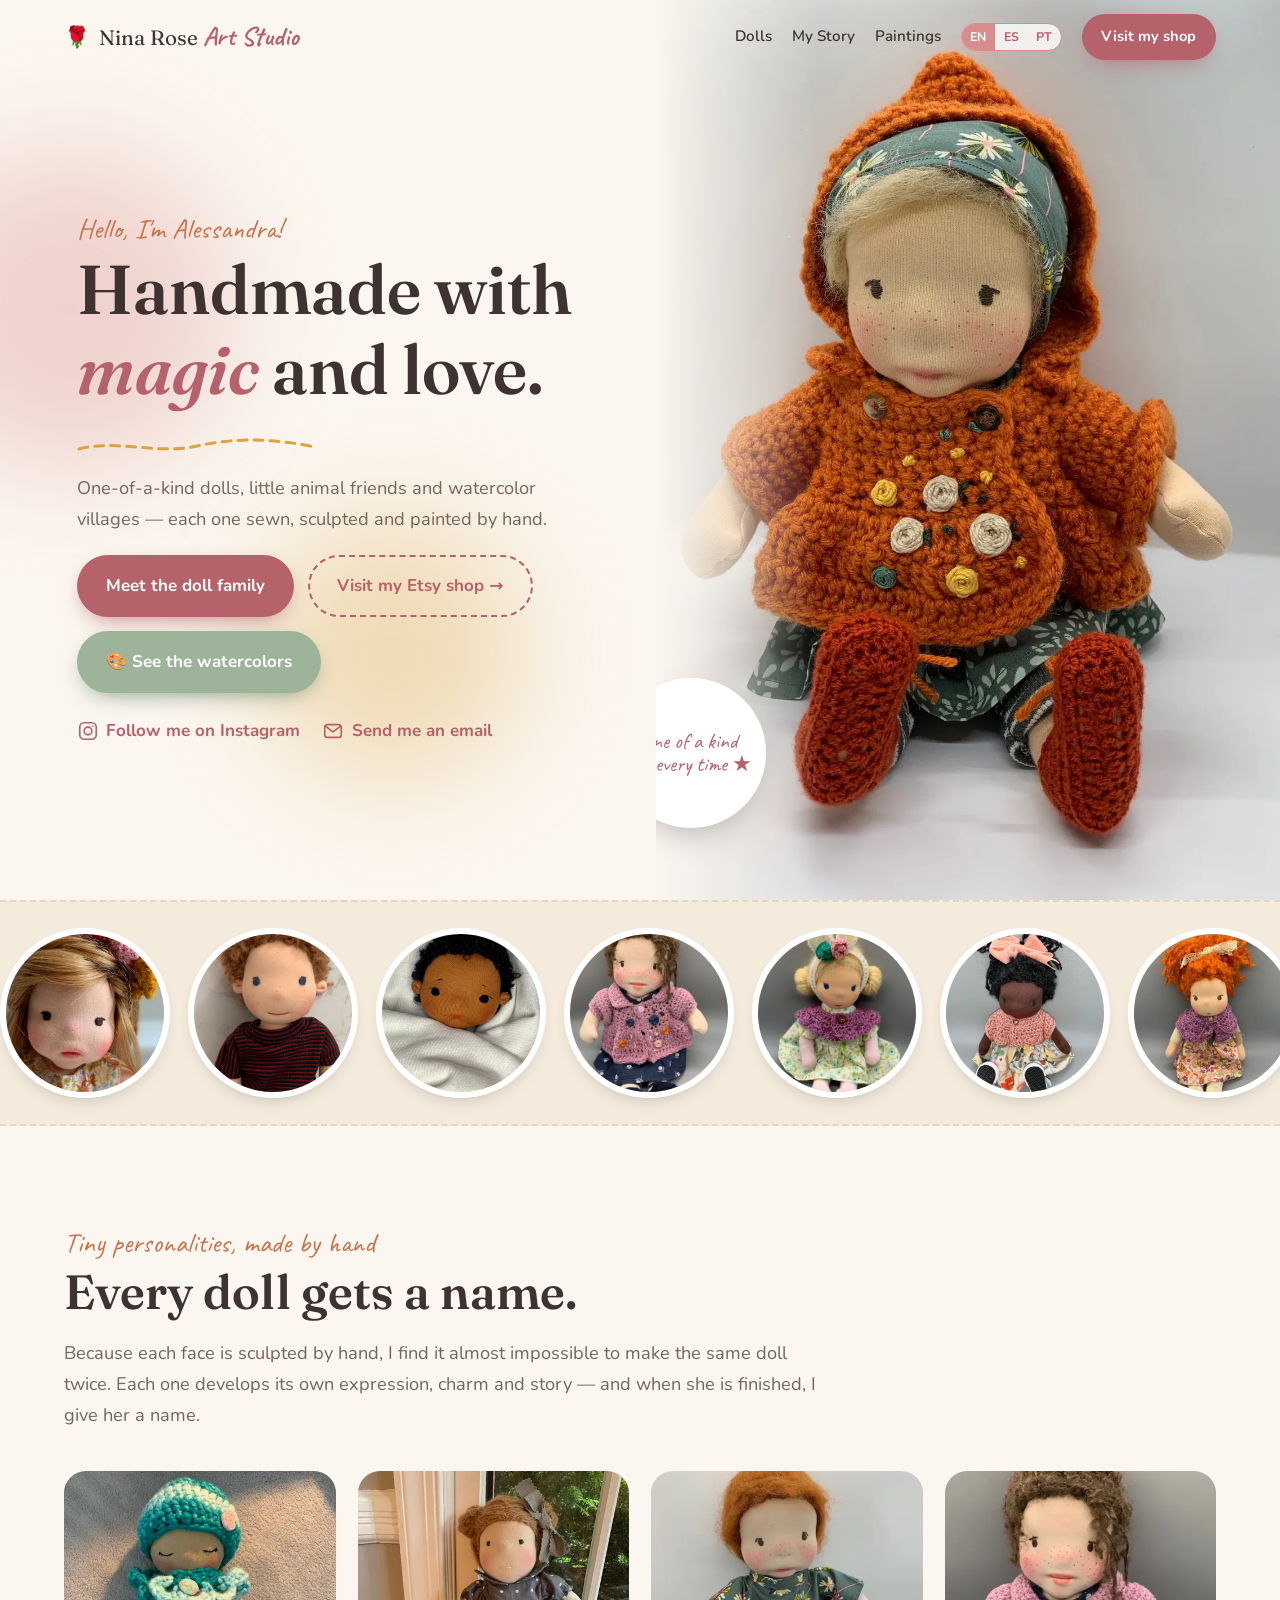
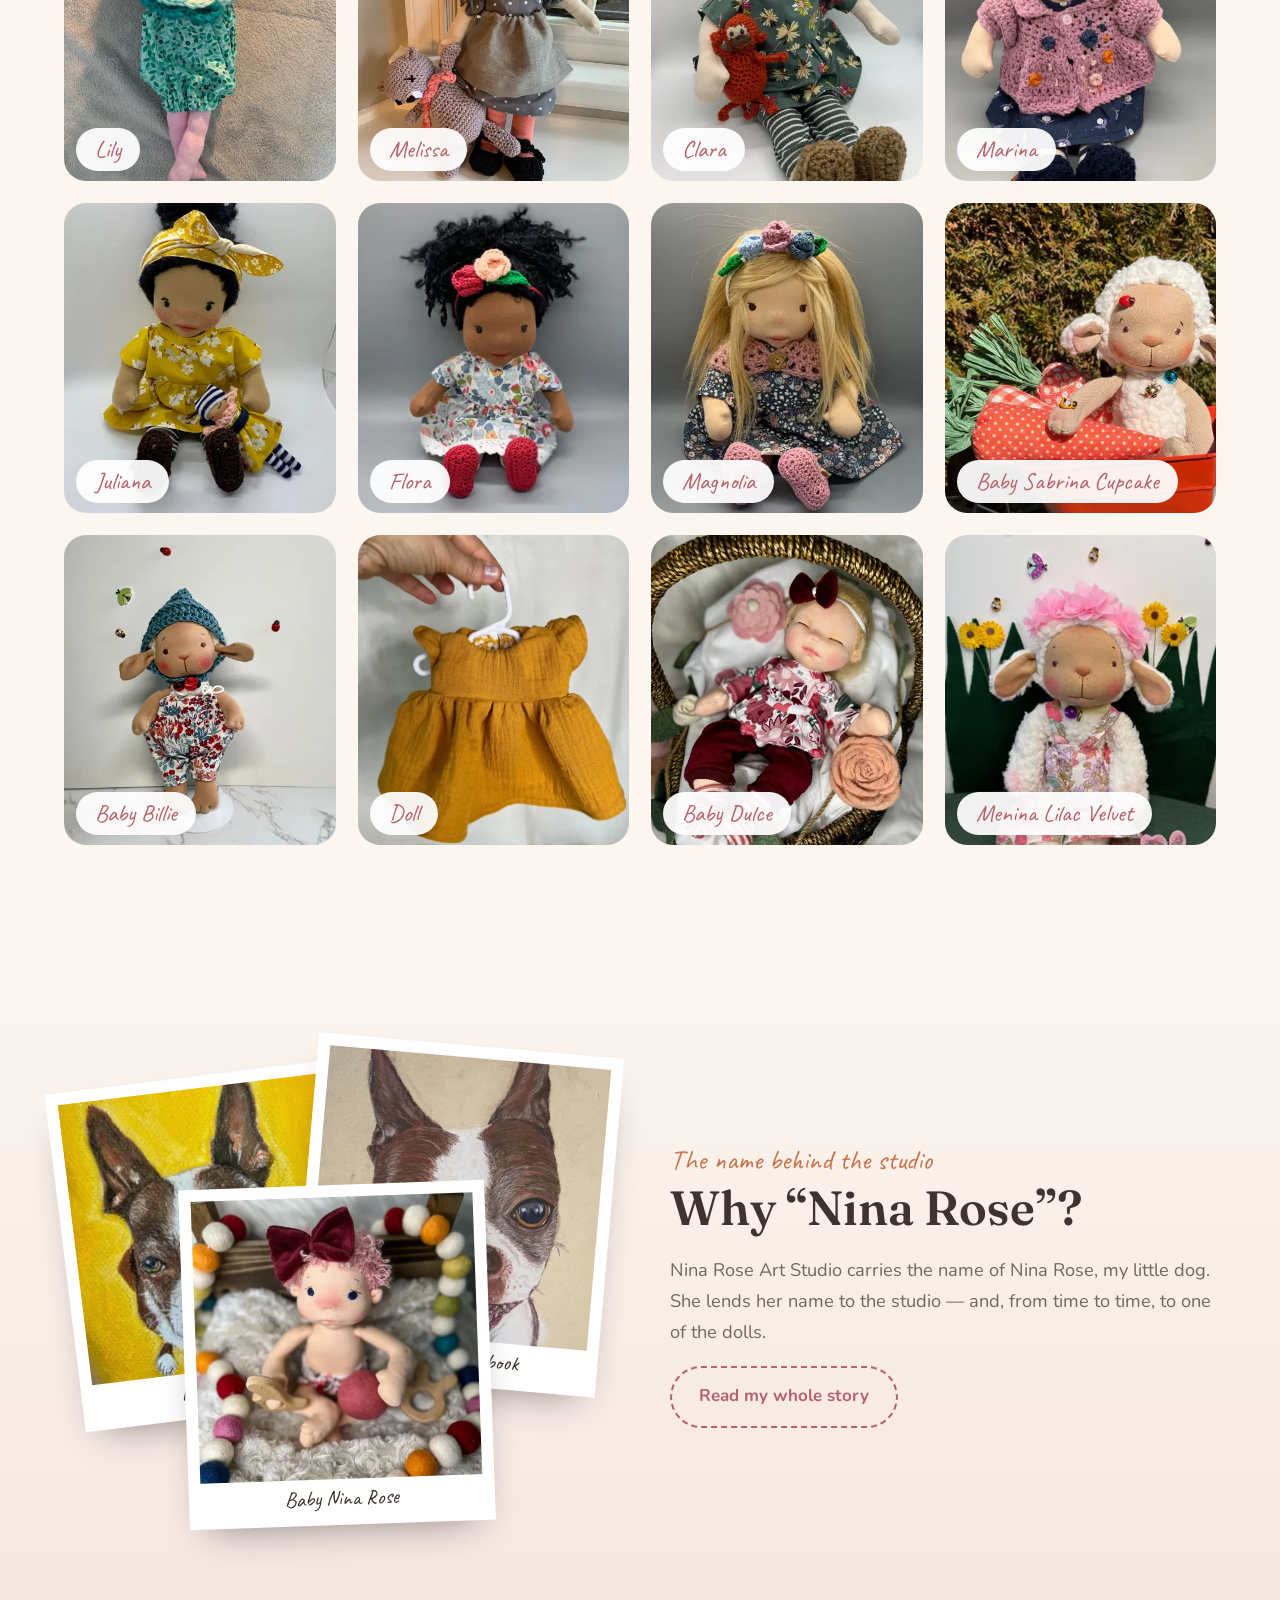
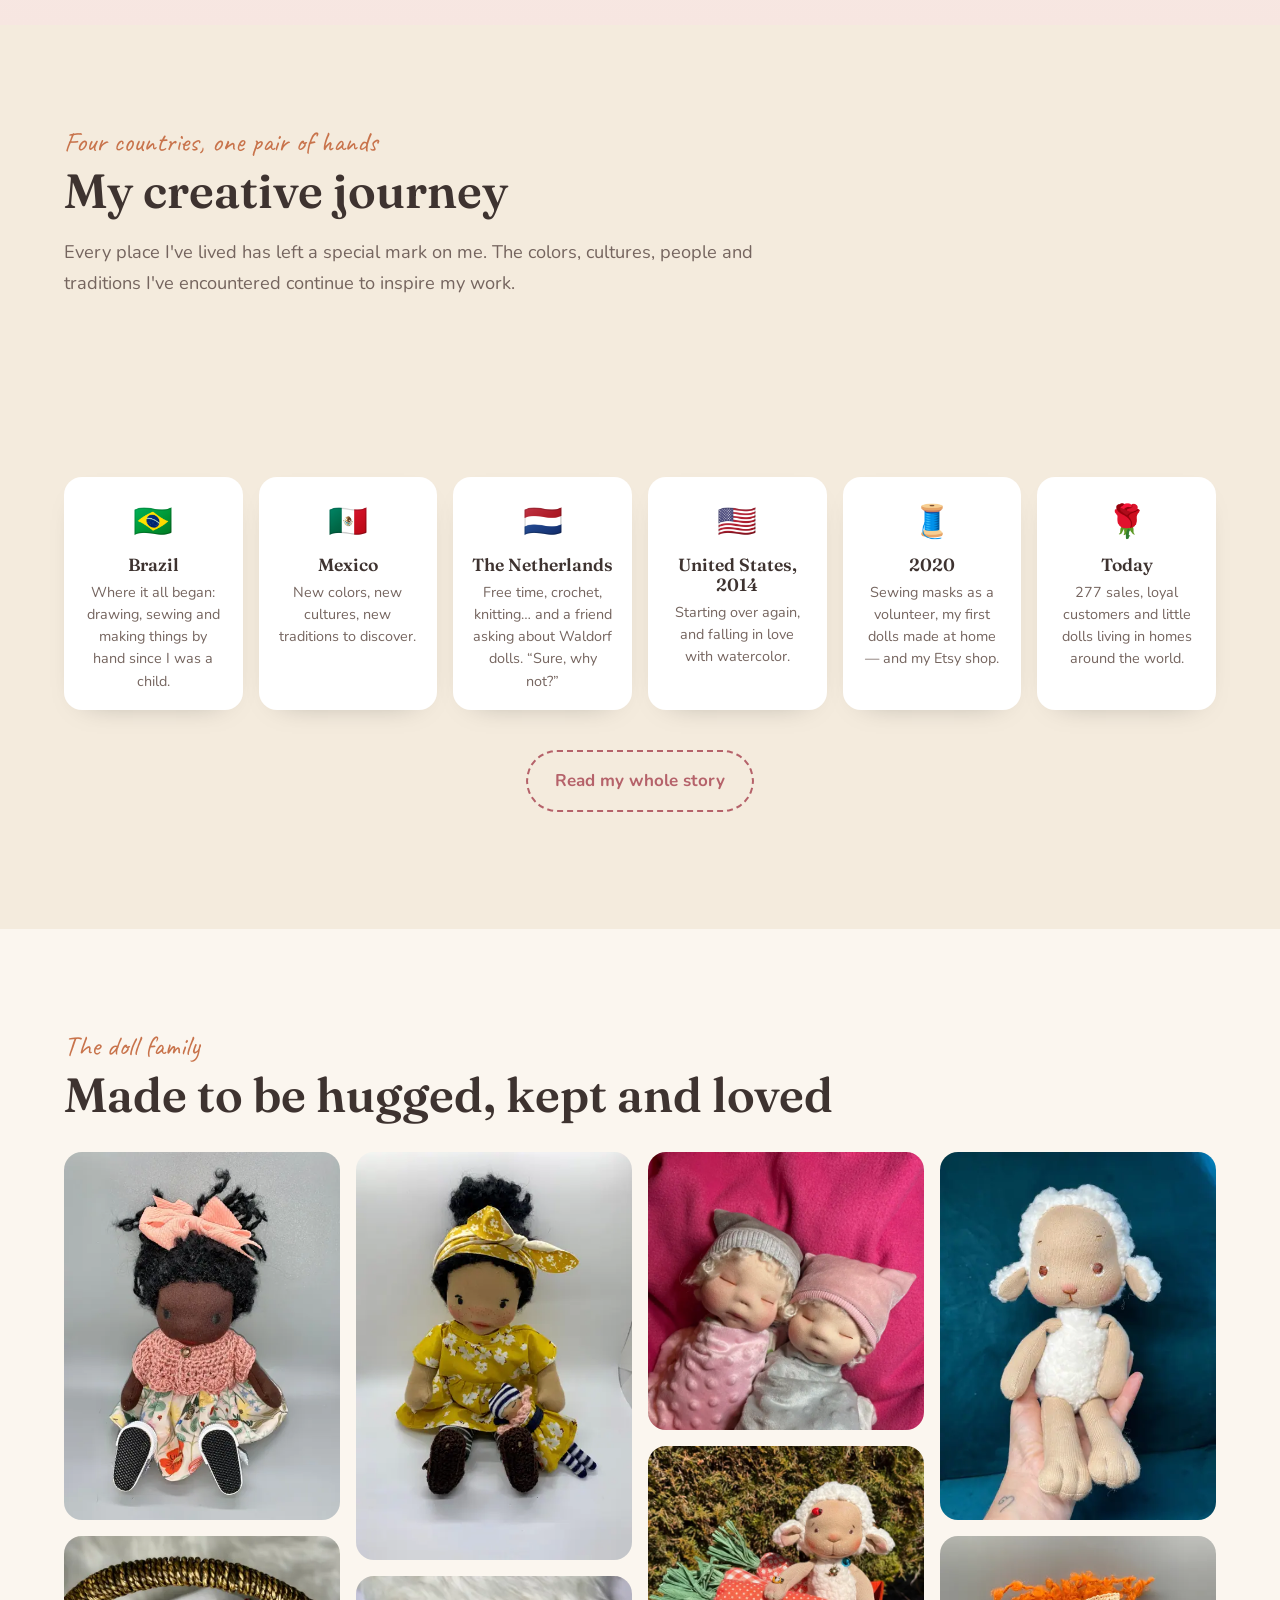
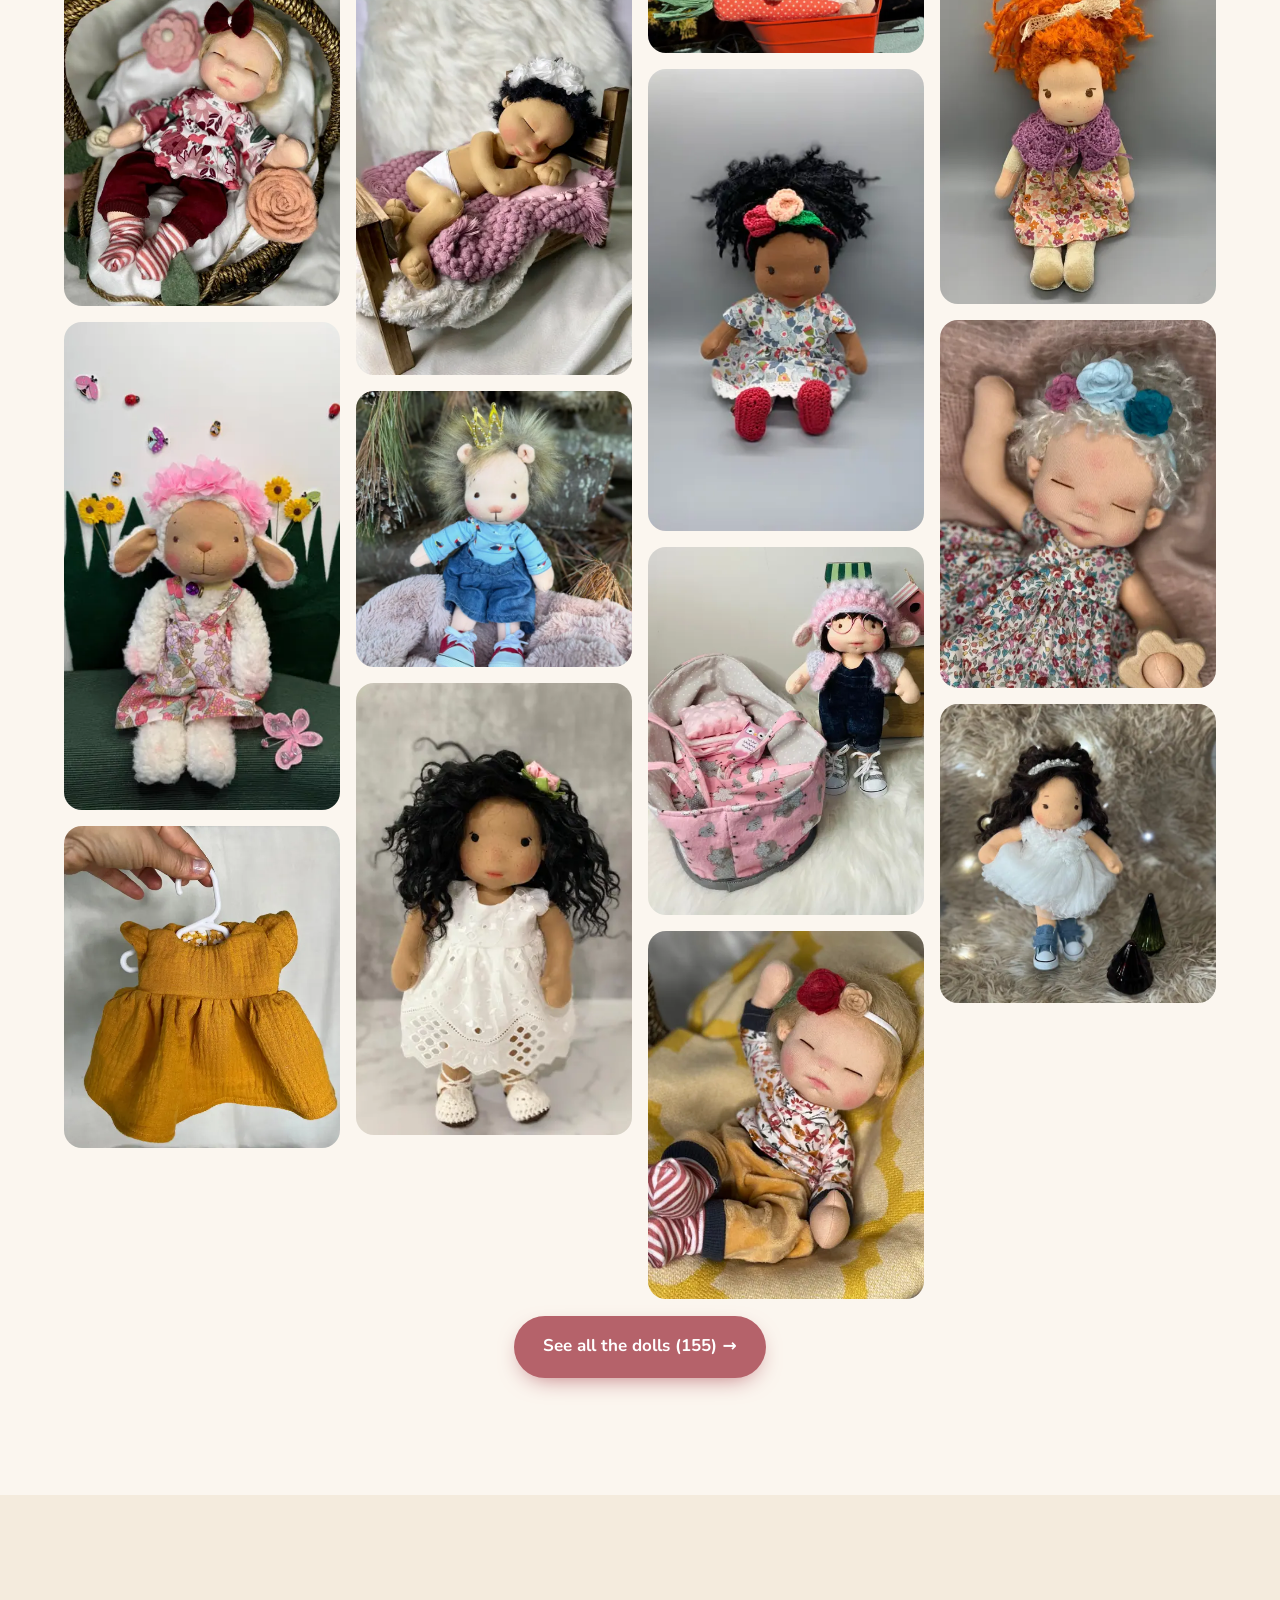
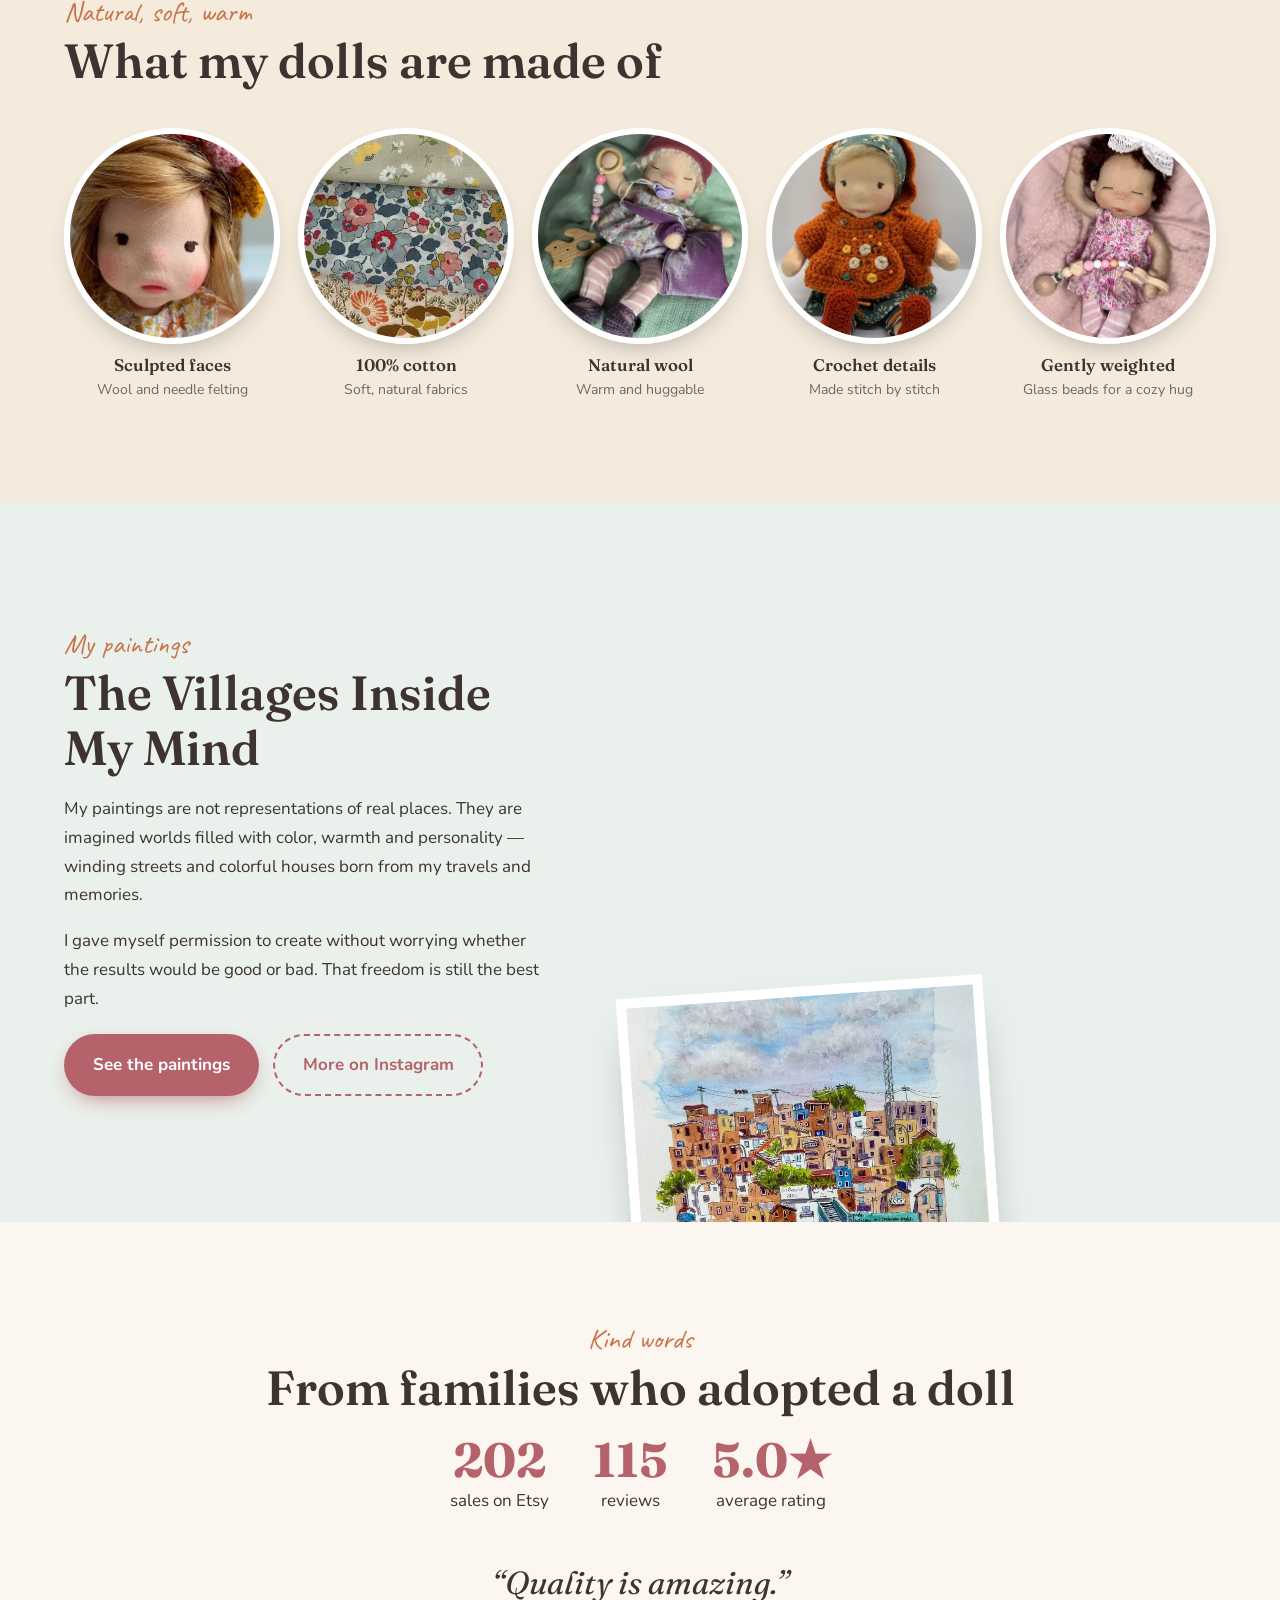
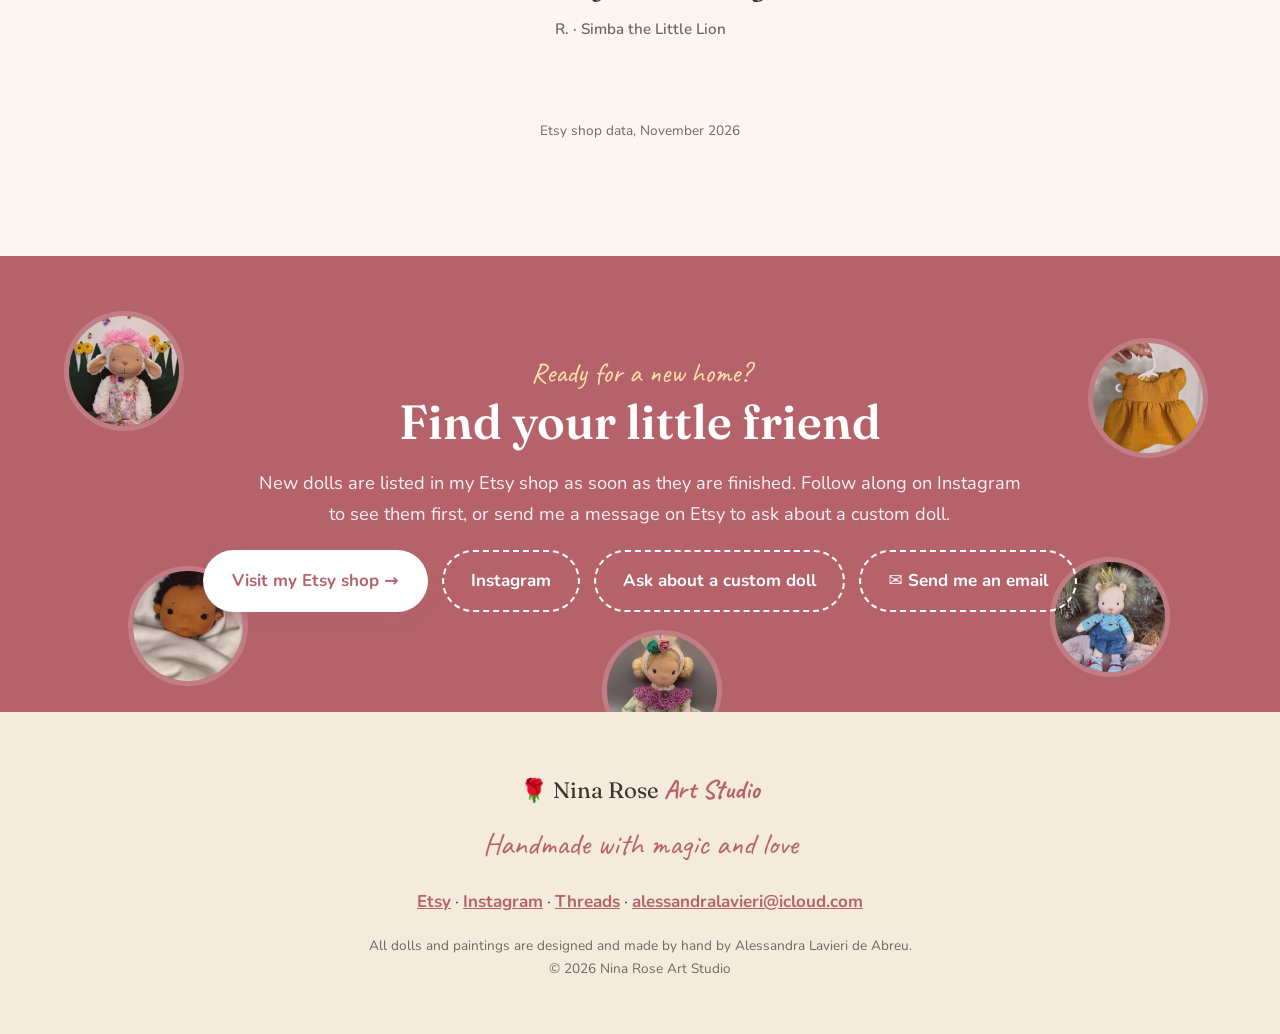
==== commit 6e1616ad: "Ajustes pedidos por Alessandra (03/11/2026): botão das aquarelas, Instagram e e-mail na home, fotos " ====
--- a/index.html
+++ b/index.html
@@ -18,8 +18,8 @@
 <link rel="icon" href="/favicon.svg" type="image/svg+xml">
 <link rel="preconnect" href="https://fonts.googleapis.com"><link rel="preconnect" href="https://fonts.gstatic.com" crossorigin>
 <link href="https://fonts.googleapis.com/css2?family=Fraunces:ital,opsz,wght@0,9..144,400;0,9..144,600;1,9..144,400&family=Nunito:wght@400;600;700&family=Caveat:wght@500;700&display=swap" rel="stylesheet">
-<link rel="stylesheet" href="/assets/site.css?v=2">
-<script type="application/ld+json">{"@context": "https://schema.org", "@type": "Organization", "name": "Nina Rose Art Studio", "url": "https://ninaroseartstudio.com/", "founder": {"@type": "Person", "name": "Alessandra Lavieri de Abreu"}, "sameAs": ["https://www.etsy.com/shop/NinaRoseArts", "https://www.instagram.com/ninarose_artstudio/", "https://www.threads.com/@ninarose_artstudio"], "description": "One-of-a-kind Waldorf-inspired dolls, little animal friends and watercolor villages, handmade by Alessandra Lavieri."}</script>
+<link rel="stylesheet" href="/assets/site.css?v=3">
+<script type="application/ld+json">{"@context": "https://schema.org", "@type": "Organization", "name": "Nina Rose Art Studio", "url": "https://ninaroseartstudio.com/", "founder": {"@type": "Person", "name": "Alessandra Lavieri de Abreu"}, "sameAs": ["https://www.etsy.com/shop/NinaRoseArts", "https://www.instagram.com/ninarose_artstudio/", "https://www.threads.com/@ninarose_artstudio"], "email": "alessandralavieri@icloud.com", "description": "One-of-a-kind Waldorf-inspired dolls, little animal friends and watercolor villages, handmade by Alessandra Lavieri."}</script>
 </head>
 <body class="p-home">
 <nav id="nav" class=""><div class="wrap">
@@ -33,8 +33,11 @@
 <div class="ht"><span class="kicker">Hello, I'm Alessandra!</span><h1>Handmade with <em>magic</em> and love.</h1>
 <svg class="stitch" viewBox="0 0 240 18" aria-hidden="true"><path d="M2 12 C 40 2, 80 18, 120 9 S 200 2, 238 10"/></svg>
 <p class="lead">One-of-a-kind dolls, little animal friends and watercolor villages — each one sewn, sculpted and painted by hand.</p>
-<div class="ctas"><a class="btn primary" href="/dolls/">Meet the doll family</a><a class="btn ghost" href="https://www.etsy.com/shop/NinaRoseArts" target="_blank" rel="noopener">Visit my Etsy shop →</a></div></div></div>
-<div class="slides" id="slides"><img src="/img/g/005.webp" alt="" class=on fetchpriority=high><img src="/img/g/023.webp" alt="" loading=lazy><img src="/img/g/036.webp" alt="" loading=lazy><img src="/img/g/018.webp" alt="" loading=lazy><img src="/img/g/008.webp" alt="" loading=lazy><img src="/img/g/049.webp" alt="" loading=lazy><img src="/img/g/060.webp" alt="" loading=lazy><img src="/img/g/031.webp" alt="" loading=lazy><div class="badge">one of a kind<br>★ every time ★</div></div></header>
+<div class="ctas hero-ctas"><a class="btn primary" href="/dolls/">Meet the doll family</a><a class="btn ghost" href="https://www.etsy.com/shop/NinaRoseArts" target="_blank" rel="noopener">Visit my Etsy shop →</a>
+<a class="btn sage" href="/paintings/">🎨 See the watercolors</a></div>
+<p class="hello-links"><a href="https://www.instagram.com/ninarose_artstudio/" target="_blank" rel="noopener"><svg viewBox="0 0 24 24" aria-hidden="true"><rect x="3" y="3" width="18" height="18" rx="5"/><circle cx="12" cy="12" r="4.2"/><circle cx="17.4" cy="6.6" r=".9" class="dot"/></svg>Follow me on Instagram</a>
+<a href="mailto:alessandralavieri@icloud.com"><svg viewBox="0 0 24 24" aria-hidden="true"><rect x="3" y="5" width="18" height="14" rx="3"/><path d="M4 7l8 6 8-6"/></svg>Send me an email</a></p></div></div>
+<div class="slides" id="slides"><img class="sl on" src="/img/g/005.webp" alt="" fetchpriority=high><div class="sl frame"><img class="bg" src="/img/n/n01.webp" alt="" loading="lazy"><img class="fg" src="/img/n/n01.webp" alt="" loading="lazy"></div><img class="sl" src="/img/g/023.webp" alt="" loading=lazy><div class="sl frame"><img class="bg" src="/img/p/w08.webp" alt="" loading="lazy"><img class="fg" src="/img/p/w08.webp" alt="" loading="lazy"></div><div class="sl frame"><img class="bg" src="/img/n/n02.webp" alt="" loading="lazy"><img class="fg" src="/img/n/n02.webp" alt="" loading="lazy"></div><img class="sl" src="/img/g/036.webp" alt="" loading=lazy><div class="sl frame"><img class="bg" src="/img/n/n03.webp" alt="" loading="lazy"><img class="fg" src="/img/n/n03.webp" alt="" loading="lazy"></div><img class="sl" src="/img/g/018.webp" alt="" loading=lazy><div class="sl frame"><img class="bg" src="/img/p/w02.webp" alt="" loading="lazy"><img class="fg" src="/img/p/w02.webp" alt="" loading="lazy"></div><div class="sl frame"><img class="bg" src="/img/n/n04.webp" alt="" loading="lazy"><img class="fg" src="/img/n/n04.webp" alt="" loading="lazy"></div><img class="sl" src="/img/g/008.webp" alt="" loading=lazy><div class="sl frame"><img class="bg" src="/img/n/n05.webp" alt="" loading="lazy"><img class="fg" src="/img/n/n05.webp" alt="" loading="lazy"></div><img class="sl" src="/img/g/049.webp" alt="" loading=lazy><div class="sl frame"><img class="bg" src="/img/p/w09.webp" alt="" loading="lazy"><img class="fg" src="/img/p/w09.webp" alt="" loading="lazy"></div><div class="sl frame"><img class="bg" src="/img/n/n06.webp" alt="" loading="lazy"><img class="fg" src="/img/n/n06.webp" alt="" loading="lazy"></div><img class="sl" src="/img/g/060.webp" alt="" loading=lazy><div class="sl frame"><img class="bg" src="/img/n/n07.webp" alt="" loading="lazy"><img class="fg" src="/img/n/n07.webp" alt="" loading="lazy"></div><img class="sl" src="/img/g/031.webp" alt="" loading=lazy><div class="badge">one of a kind<br>★ every time ★</div></div></header>
 <div class="marquee" aria-hidden="true"><div class="track"><img src="/img/g/042-s.webp" alt="" loading="lazy"><img src="/img/g/047-s.webp" alt="" loading="lazy"><img src="/img/g/059-s.webp" alt="" loading="lazy"><img src="/img/g/012-s.webp" alt="" loading="lazy"><img src="/img/g/026-s.webp" alt="" loading="lazy"><img src="/img/g/028-s.webp" alt="" loading="lazy"><img src="/img/g/031-s.webp" alt="" loading="lazy"><img src="/img/g/040-s.webp" alt="" loading="lazy"><img src="/img/g/055-s.webp" alt="" loading="lazy"><img src="/img/g/096-s.webp" alt="" loading="lazy"><img src="/img/g/094-s.webp" alt="" loading="lazy"><img src="/img/g/121-s.webp" alt="" loading="lazy"><img src="/img/g/060-s.webp" alt="" loading="lazy"><img src="/img/g/019-s.webp" alt="" loading="lazy"><img src="/img/g/113-s.webp" alt="" loading="lazy"><img src="/img/g/035-s.webp" alt="" loading="lazy"><img src="/img/g/062-s.webp" alt="" loading="lazy"><img src="/img/g/075-s.webp" alt="" loading="lazy"><img src="/img/g/134-s.webp" alt="" loading="lazy"><img src="/img/g/042-s.webp" alt="" loading="lazy"><img src="/img/g/047-s.webp" alt="" loading="lazy"><img src="/img/g/059-s.webp" alt="" loading="lazy"><img src="/img/g/012-s.webp" alt="" loading="lazy"><img src="/img/g/026-s.webp" alt="" loading="lazy"><img src="/img/g/028-s.webp" alt="" loading="lazy"><img src="/img/g/031-s.webp" alt="" loading="lazy"><img src="/img/g/040-s.webp" alt="" loading="lazy"><img src="/img/g/055-s.webp" alt="" loading="lazy"><img src="/img/g/096-s.webp" alt="" loading="lazy"><img src="/img/g/094-s.webp" alt="" loading="lazy"><img src="/img/g/121-s.webp" alt="" loading="lazy"><img src="/img/g/060-s.webp" alt="" loading="lazy"><img src="/img/g/019-s.webp" alt="" loading="lazy"><img src="/img/g/113-s.webp" alt="" loading="lazy"><img src="/img/g/035-s.webp" alt="" loading="lazy"><img src="/img/g/062-s.webp" alt="" loading="lazy"><img src="/img/g/075-s.webp" alt="" loading="lazy"><img src="/img/g/134-s.webp" alt="" loading="lazy"></div></div>
 <section id="names"><div class="wrap"><span class="kicker rv">Tiny personalities, made by hand</span><h2 class="rv">Every doll gets a name.</h2>
 <p class="rv lead">Because each face is sculpted by hand, I find it almost impossible to make the same doll twice. Each one develops its own expression, charm and story — and when she is finished, I give her a name.</p><div class="names-grid"><div class="card rv" style="transition-delay:0.00s" tabindex="0"><div class="in"><div class="f"><img loading="lazy" src="/img/g/001-s.webp" alt="Lily"><span>Lily</span></div><div class="b"><h3>Lily</h3><p>Doll</p><small>one of a kind ♥</small></div></div></div><div class="card rv" style="transition-delay:0.08s" tabindex="0"><div class="in"><div class="f"><img loading="lazy" src="/img/g/003-s.webp" alt="Melissa"><span>Melissa</span></div><div class="b"><h3>Melissa</h3><p>Doll</p><small>one of a kind ♥</small></div></div></div><div class="card rv" style="transition-delay:0.16s" tabindex="0"><div class="in"><div class="f"><img loading="lazy" src="/img/g/007-s.webp" alt="Clara"><span>Clara</span></div><div class="b"><h3>Clara</h3><p>Doll</p><small>one of a kind ♥</small></div></div></div><div class="card rv" style="transition-delay:0.24s" tabindex="0"><div class="in"><div class="f"><img loading="lazy" src="/img/g/012-s.webp" alt="Marina"><span>Marina</span></div><div class="b"><h3>Marina</h3><p>Doll</p><small>one of a kind ♥</small></div></div></div><div class="card rv" style="transition-delay:0.00s" tabindex="0"><div class="in"><div class="f"><img loading="lazy" src="/img/g/013-s.webp" alt="Juliana"><span>Juliana</span></div><div class="b"><h3>Juliana</h3><p>Doll</p><small>one of a kind ♥</small></div></div></div><div class="card rv" style="transition-delay:0.08s" tabindex="0"><div class="in"><div class="f"><img loading="lazy" src="/img/g/019-s.webp" alt="Flora"><span>Flora</span></div><div class="b"><h3>Flora</h3><p>Doll</p><small>one of a kind ♥</small></div></div></div><div class="card rv" style="transition-delay:0.16s" tabindex="0"><div class="in"><div class="f"><img loading="lazy" src="/img/g/018-s.webp" alt="Magnolia"><span>Magnolia</span></div><div class="b"><h3>Magnolia</h3><p>Doll</p><small>one of a kind ♥</small></div></div></div><div class="card rv" style="transition-delay:0.24s" tabindex="0"><div class="in"><div class="f"><img loading="lazy" src="/img/g/099-s.webp" alt="Baby Sabrina Cupcake"><span>Baby Sabrina Cupcake</span></div><div class="b"><h3>Baby Sabrina Cupcake</h3><p>Baby doll</p><small>one of a kind ♥</small></div></div></div><div class="card rv" style="transition-delay:0.00s" tabindex="0"><div class="in"><div class="f"><img loading="lazy" src="/img/g/095-s.webp" alt="Baby Billie"><span>Baby Billie</span></div><div class="b"><h3>Baby Billie</h3><p>Baby doll</p><small>one of a kind ♥</small></div></div></div><div class="card rv" style="transition-delay:0.08s" tabindex="0"><div class="in"><div class="f"><img loading="lazy" src="/img/g/121-s.webp" alt="Doll"><span>Doll</span></div><div class="b"><h3>Doll</h3><p>Doll</p><small>one of a kind ♥</small></div></div></div><div class="card rv" style="transition-delay:0.16s" tabindex="0"><div class="in"><div class="f"><img loading="lazy" src="/img/g/062-s.webp" alt="Baby Dulce"><span>Baby Dulce</span></div><div class="b"><h3>Baby Dulce</h3><p>Baby doll</p><small>one of a kind ♥</small></div></div></div><div class="card rv" style="transition-delay:0.24s" tabindex="0"><div class="in"><div class="f"><img loading="lazy" src="/img/g/096-s.webp" alt="Menina Lilac Velvet"><span>Menina Lilac Velvet</span></div><div class="b"><h3>Menina Lilac Velvet</h3><p>Doll</p><small>one of a kind ♥</small></div></div></div></div></div></section>
@@ -53,7 +56,7 @@
 <section id="materials"><div class="wrap"><span class="kicker rv">Natural, soft, warm</span><h2 class="rv">What my dolls are made of</h2><div class="mats"><div class="mat rv" style="transition-delay:0.0s"><div class="ring"><img loading="lazy" src="/img/g/042-s.webp" alt=""></div><h3>Sculpted faces</h3><p>Wool and needle felting</p></div><div class="mat rv" style="transition-delay:0.1s"><div class="ring"><img loading="lazy" src="/img/g/046-s.webp" alt=""></div><h3>100% cotton</h3><p>Soft, natural fabrics</p></div><div class="mat rv" style="transition-delay:0.2s"><div class="ring"><img loading="lazy" src="/img/g/117-s.webp" alt=""></div><h3>Natural wool</h3><p>Warm and huggable</p></div><div class="mat rv" style="transition-delay:0.3s"><div class="ring"><img loading="lazy" src="/img/g/005-s.webp" alt=""></div><h3>Crochet details</h3><p>Made stitch by stitch</p></div><div class="mat rv" style="transition-delay:0.4s"><div class="ring"><img loading="lazy" src="/img/g/064-s.webp" alt=""></div><h3>Gently weighted</h3><p>Glass beads for a cozy hug</p></div></div></div></section>
 <section id="villages"><div class="wrap vill"><div class="rv"><span class="kicker">My paintings</span><h2>The Villages Inside My Mind</h2><p>My paintings are not representations of real places. They are imagined worlds filled with color, warmth and personality — winding streets and colorful houses born from my travels and memories.</p><p>I gave myself permission to create without worrying whether the results would be good or bad. That freedom is still the best part.</p>
 <div class="ctas"><a class="btn primary" href="/paintings/">See the paintings</a><a class="btn ghost" href="https://www.instagram.com/ninarose_artstudio/" target="_blank" rel="noopener">More on Instagram</a></div></div>
-<div class="paint-stack" id="pstack"><img src="/img/p/ig12.webp" alt="" loading="lazy"><img src="/img/p/ig11.webp" alt="" loading="lazy"><img src="/img/p/ig08.webp" alt="" loading="lazy"></div></div></section>
+<div class="paint-stack" id="pstack"><img src="/img/p/w01.webp" alt="" loading="lazy"><img src="/img/p/w04.webp" alt="" loading="lazy"><img src="/img/p/w06.webp" alt="" loading="lazy"></div></div></section>
 <section id="reviews"><div class="wrap center"><span class="kicker rv">Kind words</span><h2 class="rv">From families who adopted a doll</h2>
 <div class="stats rv"><div><b data-count="277">277</b><span>sales on Etsy</span></div><div><b data-count="157">157</b><span>reviews</span></div><div><b>5.0★</b><span>average rating</span></div></div>
 <div class="quotes" id="quotes"><blockquote class="on">“Quality is amazing.”<cite>R. · Simba the Little Lion</cite></blockquote><blockquote class="">“Her pictures don't do her justice.”<cite>R. · MeNina Pink Velvet</cite></blockquote><blockquote class="">“Lovingly well-made.”<cite>C. · Fluffy the Sheep</cite></blockquote><blockquote class="">“Impeccably made.”<cite>J. · Mini Lamb</cite></blockquote><blockquote class="">“Made with love and care.”<cite>T. · Custom order</cite></blockquote></div><p class="small">Etsy shop data, November 2026</p></div></section>
@@ -62,13 +65,14 @@
 <p class="rv lead">New dolls are listed in my Etsy shop as soon as they are finished. Follow along on Instagram to see them first, or send me a message on Etsy to ask about a custom doll.</p>
 <div class="ctas rv center"><a class="btn primary" href="https://www.etsy.com/shop/NinaRoseArts" target="_blank" rel="noopener">Visit my Etsy shop →</a>
 <a class="btn ghost" href="https://www.instagram.com/ninarose_artstudio/" target="_blank" rel="noopener">Instagram</a>
-<a class="btn ghost" href="https://www.etsy.com/shop/NinaRoseArts" target="_blank" rel="noopener">Ask about a custom doll</a></div></div></section>
+<a class="btn ghost" href="https://www.etsy.com/shop/NinaRoseArts" target="_blank" rel="noopener">Ask about a custom doll</a>
+<a class="btn ghost" href="mailto:alessandralavieri@icloud.com">✉ Send me an email</a></div></div></section>
 <footer><div class="wrap">
 <div class="f-logo">🌹 Nina Rose <b>Art Studio</b></div>
 <p class="hand big">Handmade with magic and love</p>
-<p class="f-links"><a href="https://www.etsy.com/shop/NinaRoseArts" target="_blank" rel="noopener">Etsy</a> · <a href="https://www.instagram.com/ninarose_artstudio/" target="_blank" rel="noopener">Instagram</a> · <a href="https://www.threads.com/@ninarose_artstudio" target="_blank" rel="noopener">Threads</a></p>
+<p class="f-links"><a href="https://www.etsy.com/shop/NinaRoseArts" target="_blank" rel="noopener">Etsy</a> · <a href="https://www.instagram.com/ninarose_artstudio/" target="_blank" rel="noopener">Instagram</a> · <a href="https://www.threads.com/@ninarose_artstudio" target="_blank" rel="noopener">Threads</a> · <a href="mailto:alessandralavieri@icloud.com">alessandralavieri@icloud.com</a></p>
 <p class="small">All dolls and paintings are designed and made by hand by Alessandra Lavieri de Abreu.<br>© 2026 Nina Rose Art Studio</p>
 </div></footer>
 <div id="lb" role="dialog" aria-modal="true"><button class="lb-x" aria-label="Close">×</button><button class="lb-p" aria-label="Previous">‹</button><figure><img alt=""><figcaption></figcaption></figure><button class="lb-n" aria-label="Next">›</button></div>
-<script src="/assets/site.js?v=2" defer></script>
+<script src="/assets/site.js?v=3" defer></script>
 </body></html>
--- a/assets/site.css
+++ b/assets/site.css
@@ -15,6 +15,13 @@
 .btn.sm{padding:.55em 1.2em;font-size:.92rem}
 .btn.primary{background:var(--rose-d);color:#fff;box-shadow:0 8px 24px -10px var(--rose-d)}
 .btn.ghost{border:2px dashed var(--rose-d);color:var(--rose-d)}
+.btn.sage{background:var(--sage);color:#fff;box-shadow:0 8px 24px -10px #6f8a6c}
+.hero-ctas{display:grid;grid-template-columns:auto auto;justify-content:start;align-items:start}.hero-ctas .btn{justify-content:center}.hero-ctas .btn.sage{grid-column:1}
+.hello-links{display:flex;flex-wrap:wrap;gap:8px 22px;margin:1.4em 0 0}
+.hello-links a{display:inline-flex;align-items:center;gap:.45em;color:var(--rose-d);font-weight:700;text-decoration:none;border-bottom:2px dashed transparent;transition:border-color .25s}
+.hello-links a:hover{border-bottom-color:var(--rose)}
+.hello-links svg{width:22px;height:22px;fill:none;stroke:currentColor;stroke-width:1.8;stroke-linecap:round;stroke-linejoin:round}.hello-links svg .dot{fill:currentColor;stroke:none}
+@media(max-width:560px){.hero-ctas{grid-template-columns:1fr}.hero-ctas .btn.sage{order:1}.hero-ctas .btn.ghost{order:2}}
 .btn:hover{transform:translateY(-3px) rotate(-1deg)}
 .ctas{display:flex;gap:14px;flex-wrap:wrap;margin-top:1.2em}.ctas.center{justify-content:center}
 /* nav */
@@ -40,13 +47,16 @@
 .stitch{display:block;width:240px;height:18px;margin:.2em 0 1em}
 .stitch path{stroke:var(--mustard);stroke-width:3;fill:none;stroke-dasharray:9 7;stroke-linecap:round;animation:sew 3s ease forwards}
 @keyframes sew{from{stroke-dashoffset:300}to{stroke-dashoffset:0}}
-.slides{position:relative;height:100vh}
-.slides img{position:absolute;inset:0;width:100%;height:100%;object-fit:cover;opacity:0;transform:scale(1.12);transition:opacity 1.6s ease,transform 7s ease}
-.slides img.on{opacity:1;transform:scale(1)}
+.slides{position:relative;height:100vh;overflow:hidden}
+.slides .sl{position:absolute;inset:0;width:100%;height:100%;object-fit:cover;opacity:0;transform:scale(1.12);transition:opacity 1.6s ease,transform 7s ease}
+.slides .sl.on{opacity:1;transform:scale(1)}
+.slides .frame{overflow:hidden;display:flex;align-items:center;justify-content:center;background:var(--paper)}
+.slides .frame .bg{position:absolute;inset:-40px;width:calc(100% + 80px);height:calc(100% + 80px);object-fit:cover;filter:blur(28px) saturate(1.1);opacity:.55}
+.slides .frame .fg{position:relative;max-height:64%;max-width:72%;width:auto;height:auto;border:12px solid #fff;border-radius:6px;box-shadow:0 26px 60px -24px #0009;rotate:-2deg;margin-left:14%}
 .slides::before{content:"";position:absolute;inset:0;z-index:1;background:linear-gradient(90deg,var(--cream) 0,transparent 26%);pointer-events:none}
 .badge{position:absolute;z-index:2;bottom:8%;left:-40px;background:#fff;border-radius:50%;width:150px;height:150px;display:grid;place-items:center;text-align:center;font-family:Caveat;font-size:1.35rem;line-height:1.05;color:var(--rose-d);box-shadow:0 14px 40px -18px #0006;animation:spin 18s linear infinite}
 @keyframes spin{to{transform:rotate(360deg)}}
-@media(max-width:900px){#hero{grid-template-columns:1fr;min-height:auto}.slides{height:62vh;order:-1}.slides::before{background:linear-gradient(0deg,var(--cream) 0,transparent 30%)}.hero-text{padding:10px 24px 60px}.badge{left:auto;right:18px;bottom:-30px;width:118px;height:118px;font-size:1.1rem}}
+@media(max-width:900px){#hero{grid-template-columns:1fr;min-height:auto}.slides{height:62vh;order:-1}.slides::before{background:linear-gradient(0deg,var(--cream) 0,transparent 30%)}.hero-text{padding:10px 24px 60px}.slides .frame .fg{margin-left:0;max-height:72%}.badge{left:auto;right:18px;bottom:-30px;width:118px;height:118px;font-size:1.1rem}}
 .blob{position:absolute;border-radius:50%;filter:blur(55px);opacity:.33;animation:float 14s ease-in-out infinite alternate;pointer-events:none}
 .b1{width:320px;height:320px;background:var(--rose);top:8%;left:-90px}.b2{width:260px;height:260px;background:var(--mustard);bottom:4%;left:40%;animation-delay:-5s}
 @keyframes float{to{transform:translate(40px,-30px) scale(1.15)}}
@@ -143,6 +153,7 @@
 .ch-pics{position:relative;display:grid;grid-template-columns:1fr 1fr;gap:16px}
 .ch-pics img{width:100%;aspect-ratio:4/5;object-fit:cover;border-radius:18px;box-shadow:0 18px 40px -24px #0008}
 .ch-pics img:nth-child(2){margin-top:50px}
+.ch-pics img.one{grid-column:1/-1;aspect-ratio:auto;object-fit:contain;border:10px solid #fff;border-radius:6px}
 @media(max-width:900px){.chapter{grid-template-columns:1fr;gap:24px}.chapter.alt .ch-text{order:0}}
 footer{padding:56px 0 40px;text-align:center;background:var(--paper)}
 .f-logo{font-family:Fraunces;font-size:1.4rem}.f-links a{color:var(--rose-d);font-weight:700}
